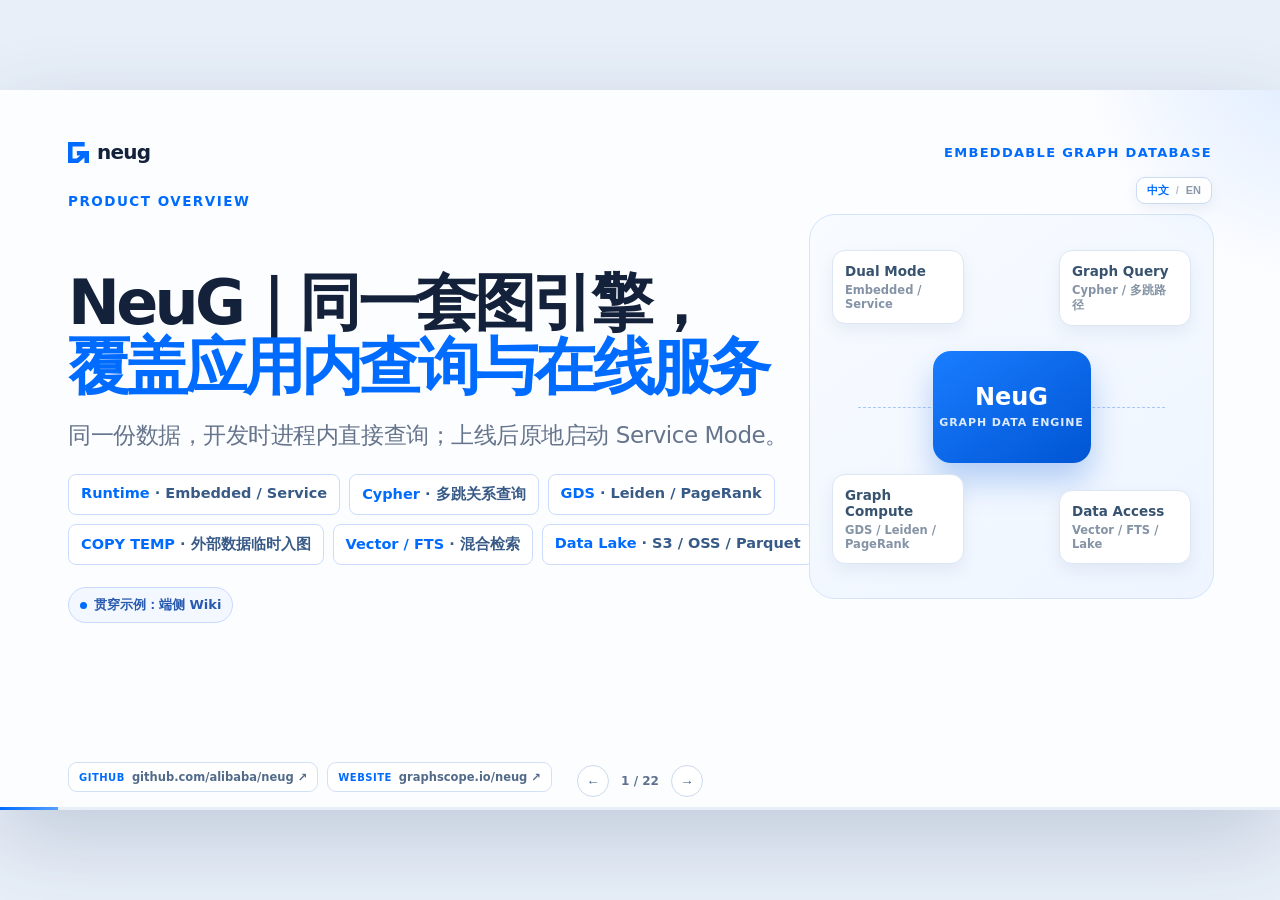
==== static/presentations/neug/index.html @ dde8eb37 "Host the complete NeuG presentation inside the personal website" ====
<!doctype html>
<html lang="zh-CN">
<head>
  <meta charset="utf-8">
  <meta name="viewport" content="width=device-width, initial-scale=1">
  <title>NeuG｜产品能力与 Wiki 实战</title>
  <style>
    :root{--blue:#006bff;--blue2:#0057d9;--navy:#10213e;--ink:#14213a;--muted:#66748c;--line:#dce6f5;--pale:#f5f9ff;--sky:#e9f2ff;--purple:#7557e8;--green:#12a77a;--paper:#fcfdff}*{box-sizing:border-box}html,body{margin:0;width:100%;height:100%;overflow:hidden;background:#e8eff8;font-family:Inter,"PingFang SC","Microsoft YaHei",system-ui,sans-serif;color:var(--ink)}.deck{position:fixed;left:50%;top:50%;width:min(100vw,calc(100vh * 16 / 9));height:min(100vh,calc(100vw * 9 / 16));transform:translate(-50%,-50%);background:var(--paper);box-shadow:0 28px 80px rgba(34,61,102,.2);overflow:hidden}.slide{display:none;position:absolute;inset:0;padding:48px 68px 40px;background:var(--paper);overflow:hidden}.slide.active{display:block;animation:in .32s ease both}@keyframes in{from{opacity:0;transform:translateY(8px)}to{opacity:1;transform:none}}.slide:after{content:"";position:absolute;width:520px;height:520px;right:-300px;top:-310px;border-radius:50%;background:radial-gradient(circle,rgba(0,107,255,.13),transparent 67%);pointer-events:none}.top{position:relative;z-index:2;height:28px;display:flex;align-items:center;justify-content:space-between}.brand{display:flex;align-items:center;gap:8px;font-weight:780;font-size:19px;letter-spacing:-.04em}.logo{width:21px;height:21px;display:inline-block;background-image:url("data:image/svg+xml,%3Csvg xmlns='http://www.w3.org/2000/svg' viewBox='0 0 245 245'%3E%3Cpath fill='%23006BFF' d='M0 0v245h117.87l3.36-3.36 70.73-61.55V245H245V103.56H103.56v53.04h39.34l-42.01 35.36H53.04V53.04l141.44-.01V0z'/%3E%3C/svg%3E");background-size:contain}.page{color:var(--blue);font-size:12px;letter-spacing:.1em;font-weight:800;text-transform:uppercase}h1,h2,h3,p{margin:0}h1{font-size:61px;line-height:1.06;letter-spacing:-.06em;font-weight:800}h2{font-size:40px;line-height:1.13;letter-spacing:-.045em;font-weight:790}.blue{color:var(--blue)}.sub{margin-top:21px;color:var(--muted);font-size:21px;line-height:1.47;letter-spacing:-.02em;max-width:800px}.eyebrow{margin-bottom:15px;color:var(--blue);font-size:12px;font-weight:800;letter-spacing:.1em;text-transform:uppercase}.source{position:absolute;left:68px;bottom:24px;color:#8490a3;font-size:11px}.wiki-label{display:inline-flex;align-items:center;gap:7px;padding:7px 10px;border:1px solid #c7d9ff;border-radius:999px;background:#f3f7ff;color:#285baf;font-size:12px;font-weight:750}.wiki-label:before{content:"";width:7px;height:7px;background:var(--blue);border-radius:50%}.cover h1{margin-top:89px;max-width:790px}.cover .sub{max-width:710px}.cover-art{position:absolute;right:86px;top:126px;width:390px;height:390px}.cover-art .ring{position:absolute;border:1px solid #b8d0ff;border-radius:50%;inset:40px}.cover-art .ring2{position:absolute;border:1px dashed #96bbff;border-radius:50%;inset:86px}.core{position:absolute;left:50%;top:50%;transform:translate(-50%,-50%);width:132px;height:132px;border-radius:32px;background:linear-gradient(145deg,#147cff,#0053cd);color:#fff;display:grid;place-content:center;text-align:center;font-size:23px;font-weight:800;line-height:1.12;box-shadow:0 22px 40px rgba(0,90,220,.3)}.node{position:absolute;padding:10px 12px;border-radius:12px;background:#fff;border:1px solid var(--line);box-shadow:0 8px 20px rgba(46,78,125,.08);font-size:13px;font-weight:750;color:#38506e}.n1{left:0;top:78px}.n2{right:0;top:62px}.n3{left:24px;bottom:44px}.n4{right:17px;bottom:53px}.cover .wiki-label{margin-top:36px}.feature-grid{display:grid;grid-template-columns:1.1fr .9fr;gap:50px;height:calc(100% - 48px);align-items:center}.feature-grid h2{margin-top:0}.claim{margin-top:22px;font-size:24px;line-height:1.39;letter-spacing:-.03em;max-width:620px}.bullets{display:grid;gap:10px;margin-top:26px}.bullet{display:flex;gap:12px;align-items:flex-start;font-size:15px;line-height:1.4;color:#51627a}.bullet i{display:grid;place-items:center;flex:0 0 22px;height:22px;border-radius:7px;background:#e9f2ff;color:var(--blue);font-style:normal;font-weight:800;font-size:12px}.device{height:350px;padding:20px;border-radius:24px;background:#10213e;box-shadow:0 22px 45px rgba(30,60,105,.2);position:relative;overflow:hidden}.device:before{content:"";position:absolute;width:340px;height:340px;border:1px solid rgba(255,255,255,.18);border-radius:50%;right:-160px;top:-125px}.device-head{position:relative;color:#aac4eb;font-size:12px;letter-spacing:.08em;font-weight:750}.app-window{position:absolute;inset:58px 34px 28px;border-radius:14px;background:#f7faff;padding:18px;box-shadow:0 8px 24px rgba(0,0,0,.2)}.app-bar{display:flex;gap:5px}.app-bar i{width:8px;height:8px;border-radius:50%;background:#c0cce0}.app-box{margin-top:17px;padding:13px;border-radius:10px;background:#e8f1ff;color:#27599c;font-size:13px;font-weight:700}.app-result{margin-top:10px;padding:12px;border-radius:10px;background:#fff;color:#52637c;font-size:12px;line-height:1.45}.app-result b{color:var(--blue)}.app-chip{display:inline-block;margin:10px 6px 0 0;padding:6px 8px;border-radius:999px;background:#e7f7f1;color:#14845d;font-size:11px;font-weight:700}.app-chip.bluechip{background:#eaf2ff;color:#2568d9}.metric-row{display:grid;grid-template-columns:repeat(3,1fr);gap:14px;margin-top:29px}.metric{padding:19px;border:1px solid var(--line);border-radius:17px;background:#fff;min-height:154px}.metric strong{display:block;color:var(--blue);font-size:38px;line-height:1;letter-spacing:-.06em}.metric b{display:block;margin-top:10px;font-size:14px}.metric p{margin-top:6px;color:var(--muted);font-size:12px;line-height:1.36}.performance-visual{margin-top:27px;height:260px;border-radius:22px;background:linear-gradient(145deg,#eff6ff,#fafdff);border:1px solid #d6e5ff;padding:24px;position:relative;overflow:hidden}.bars{position:absolute;left:27px;right:27px;bottom:25px;height:142px;display:flex;align-items:flex-end;gap:20px}.bar{width:112px;border-radius:12px 12px 4px 4px;background:#c8dcff;position:relative}.bar.neug{background:linear-gradient(180deg,#2382ff,#006bff)}.bar span{position:absolute;bottom:calc(100% + 7px);width:130px;color:#496280;font-size:12px;font-weight:750}.bar b{position:absolute;left:10px;bottom:10px;color:#fff;font-size:13px}.bar.other b{color:#557198}.perf-note{position:absolute;right:28px;top:30px;width:270px;color:#536a88;font-size:15px;line-height:1.43}.perf-note b{color:var(--blue);font-size:21px}.gds-layout{display:grid;grid-template-columns:.94fr 1.06fr;gap:43px;align-items:center;margin-top:22px}.gds-layout h2{margin-top:0}.algo-grid{display:grid;grid-template-columns:repeat(2,1fr);gap:10px;margin-top:22px}.algo{padding:13px;border:1px solid var(--line);border-radius:12px;background:#fff}.algo b{font-size:14px}.algo span{display:block;margin-top:5px;color:var(--muted);font-size:11.5px;line-height:1.32}.graphboard{height:400px;border-radius:24px;border:1px solid #cde0ff;background:linear-gradient(135deg,#f5f9ff,#e8f1ff);position:relative;overflow:hidden}.graphboard svg{width:100%;height:100%}.callout{position:absolute;padding:9px 11px;background:#fff;border:1px solid var(--line);border-radius:10px;box-shadow:0 6px 15px rgba(36,72,124,.08);font-size:12px;font-weight:750;color:#375273}.c1{right:18px;top:45px}.c2{left:18px;bottom:38px}.c3{right:25px;bottom:62px}.code-mini{margin-top:20px;border-radius:13px;background:#142441;padding:14px 16px;color:#d9eaff;font:12px/1.55 ui-monospace,SFMono-Regular,Menlo,monospace}.code-mini em{font-style:normal;color:#8dc4ff}.temp-layout{display:grid;grid-template-columns:1fr 42px 1fr;gap:17px;align-items:center;margin-top:28px}.temp-card{min-height:266px;padding:23px;border-radius:20px;border:1px solid var(--line);background:#fff}.temp-card.bluecard{background:#f0f6ff;border-color:#c8dcff}.temp-card h3{font-size:22px}.temp-card p{margin-top:12px;color:var(--muted);font-size:15px;line-height:1.45}.temp-card .files{display:flex;gap:8px;margin-top:24px}.file{padding:9px 10px;border-radius:9px;background:#fff;border:1px solid #cbdaf1;color:#537095;font-size:11px;font-weight:750}.temp-arrow{text-align:center;font-size:29px;color:var(--blue)}.lifecycle{position:relative;margin-top:24px;height:30px;border-radius:99px;background:#dce9fb}.lifecycle:before{content:"Connection 生命周期";position:absolute;left:15px;top:8px;color:#547196;font-size:10px;font-weight:750}.lifecycle:after{content:"关闭即清理";position:absolute;right:13px;top:8px;color:var(--blue);font-size:10px;font-weight:800}.lake-layout{display:grid;grid-template-columns:1fr 60px 1fr 60px 1fr;align-items:center;margin-top:42px}.lake-box{height:225px;border-radius:20px;border:1px solid var(--line);background:#fff;padding:23px;position:relative}.lake-box.primary{background:linear-gradient(145deg,#187aff,#0057d6);color:#fff;border:none;box-shadow:0 14px 30px rgba(0,93,219,.24)}.lake-box h3{font-size:21px}.lake-box p{margin-top:11px;color:var(--muted);font-size:14px;line-height:1.42}.lake-box.primary p{color:#dbeaff}.lake-icon{font-size:32px;margin-bottom:18px}.lake-arrow{text-align:center;color:var(--blue);font-size:32px}.protocols{display:flex;gap:7px;flex-wrap:wrap;margin-top:17px}.protocols span{padding:6px 7px;border-radius:7px;background:#f0f5ff;color:#3565a5;font-size:11px;font-weight:750}.primary .protocols span{background:rgba(255,255,255,.16);color:#fff}.extension-layout{display:grid;grid-template-columns:1fr .96fr;gap:42px;align-items:center;margin-top:25px}.extension-map{height:355px;border-radius:25px;background:#f5f9ff;border:1px solid #d8e5f8;position:relative;overflow:hidden}.extension-map svg{position:absolute;inset:0;width:100%;height:100%}.extension-core{position:absolute;left:50%;top:50%;transform:translate(-50%,-50%);padding:24px 30px;border-radius:18px;background:#112443;color:#fff;text-align:center;font-weight:800;font-size:20px;box-shadow:0 16px 30px rgba(21,50,93,.22)}.extension-core small{display:block;margin-top:5px;color:#a9c4ec;font-size:11px;font-weight:600}.ext{position:absolute;padding:12px 13px;border-radius:12px;background:#fff;border:1px solid var(--line);color:#3e5776;box-shadow:0 6px 15px rgba(37,71,116,.08);font-size:13px;font-weight:750}.ext small{display:block;margin-top:4px;color:#7c8ca0;font-size:10px;font-weight:600}.e1{left:22px;top:35px}.e2{right:19px;top:35px}.e3{left:19px;bottom:32px}.e4{right:18px;bottom:32px}.extension-copy{margin-top:24px;display:grid;gap:11px}.copy-item{display:flex;gap:11px;padding:13px 15px;border:1px solid var(--line);border-radius:12px;background:#fff;color:#52647e;font-size:14px;line-height:1.35}.copy-item b{color:var(--ink)}.copy-item i{font-style:normal;color:var(--blue);font-weight:900}.summary-grid{display:grid;grid-template-columns:repeat(4,1fr);gap:14px;margin-top:36px}.summary{min-height:218px;border:1px solid var(--line);border-radius:17px;background:#fff;padding:20px}.summary .number{color:var(--blue);font-size:31px;font-weight:820;letter-spacing:-.06em}.summary h3{margin-top:10px;font-size:18px}.summary p{margin-top:10px;color:var(--muted);font-size:13px;line-height:1.42}.summary .wiki-label{margin-top:14px;font-size:10px;padding:5px 7px}.controls{position:fixed;bottom:max(13px,calc((100vh - min(100vh,calc(100vw * 9 / 16)))/2 + 13px));left:50%;transform:translateX(-50%);display:flex;gap:8px;align-items:center;z-index:9}.controls button{width:32px;height:32px;border-radius:50%;border:1px solid #cbd9ed;background:rgba(255,255,255,.9);color:#42618a;cursor:pointer}.counter{min-width:46px;text-align:center;color:#5e7190;font-size:12px;font-weight:750}.progress{position:absolute;left:0;right:0;bottom:0;height:3px;background:#e8eff9}.progress i{display:block;height:100%;background:linear-gradient(90deg,#006bff,#57a0ff);transition:width .2s}.hint{position:fixed;right:20px;bottom:18px;color:#71819a;font-size:11px;z-index:9}@media print{html,body{overflow:visible;background:#fff}.deck{position:static;transform:none;width:100%;height:auto;box-shadow:none}.slide{position:relative;display:block;width:100vw;height:56.25vw;page-break-after:always}.controls,.hint{display:none}}
    /* Cover: product definition first, decoration second. */
    .cover h1{margin-top:70px;max-width:770px;font-size:54px}.cover .sub{max-width:740px;margin-top:18px;font-size:20px}.cover-kicker{margin-top:27px;color:var(--blue);font-size:12px;font-weight:820;letter-spacing:.11em}.cover-capabilities{display:flex;gap:8px;flex-wrap:wrap;margin-top:25px;max-width:730px}.cover-capabilities span{padding:9px 11px;border:1px solid #cbdcff;border-radius:8px;background:#fff;color:#385a87;font-size:12px;font-weight:750}.cover-capabilities b{color:var(--blue)}.cover-art{position:absolute;right:66px;top:124px;width:405px;height:385px;border:1px solid #d5e4fb;border-radius:26px;background:linear-gradient(145deg,#f8fbff,#eef5ff);padding:26px;overflow:hidden}.cover-art:before{content:"";position:absolute;left:48px;right:48px;top:50%;border-top:1px dashed #a9c6fa}.cover-engine{position:absolute;left:50%;top:50%;transform:translate(-50%,-50%);width:158px;height:112px;border-radius:18px;background:linear-gradient(145deg,#197dff,#0055d3);box-shadow:0 18px 32px rgba(0,91,219,.27);color:#fff;display:grid;place-content:center;text-align:center;font-size:22px;font-weight:820;line-height:1.1}.cover-engine small{display:block;margin-top:7px;color:#dceaff;font-size:10px;letter-spacing:.08em}.feature-node{position:absolute;width:132px;padding:12px;border-radius:13px;background:#fff;border:1px solid var(--line);box-shadow:0 7px 16px rgba(45,77,124,.08);font-size:12px;font-weight:780;color:#38536f}.feature-node small{display:block;margin-top:4px;color:#8493a5;font-size:10px;font-weight:600}.fn1{left:22px;top:35px}.fn2{right:22px;top:35px}.fn3{left:22px;bottom:34px}.fn4{right:22px;bottom:34px}.cover .wiki-label{margin-top:20px}
    .quick-layout{display:grid;grid-template-columns:1.13fr .87fr;gap:35px;align-items:start;margin-top:21px}.quick-layout h2{margin-top:0;font-size:38px}.install-line{display:flex;align-items:center;gap:12px;margin-top:18px;padding:13px 16px;border-radius:12px;background:#10213e;color:#fff;font:15px/1.2 ui-monospace,SFMono-Regular,Menlo,monospace;box-shadow:0 10px 20px rgba(28,54,95,.17)}.install-line b{color:#9ac4ff}.python-demo{margin-top:13px;border:1px solid #cfe0fa;border-radius:16px;background:#f7faff;overflow:hidden}.python-demo .code-head{height:35px;padding:10px 14px;background:#eaf2ff;color:#52709a;font-size:10px;font-weight:800;letter-spacing:.08em}.python-demo pre{margin:0;padding:16px 18px;color:#223a5c;font:12.5px/1.65 ui-monospace,SFMono-Regular,Menlo,monospace}.python-demo .kw{color:#005bdc;font-weight:800}.python-demo .str{color:#a55d00}.python-demo .comment{color:#77889e}.runtime-card{padding:21px;border-radius:19px;background:linear-gradient(145deg,#f5f9ff,#e9f2ff);border:1px solid #cddfff;min-height:298px}.runtime-card h3{font-size:20px}.client-list{display:grid;gap:9px;margin-top:16px}.client{display:flex;justify-content:space-between;align-items:center;padding:10px 11px;background:#fff;border:1px solid #d8e4f4;border-radius:10px;color:#3f5979;font-size:12px;font-weight:750}.client b{color:var(--ink)}.client em{font-style:normal;color:#637a9a;font-size:10px}.client-foot{margin-top:14px;padding-top:12px;border-top:1px solid #cedcf0;color:#5d7190;font-size:11px;line-height:1.35}.client-foot b{color:var(--blue)}.service-panel{display:grid;grid-template-columns:1.05fr 82px 1.55fr;gap:18px;align-items:stretch;margin-top:18px;padding:18px;border:1px solid #cbdfff;border-radius:20px;background:linear-gradient(105deg,#f7faff,#e7f1ff)}.service-panel h3{font-size:18px}.service-panel p{margin-top:7px;color:#63758f;font-size:12px;line-height:1.35}.service-launch{padding:14px;border-radius:13px;background:#fff;border:1px solid #d8e4f4}.service-launch b{color:var(--blue);font-size:13px}.service-launch code{display:block;margin-top:11px;padding:8px;border-radius:7px;background:#112442;color:#dbeaff;font:10px/1.35 ui-monospace,SFMono-Regular,Menlo,monospace}.service-arrow{display:grid;place-content:center;text-align:center;color:var(--blue);font-size:27px;font-weight:800}.service-arrow small{display:block;margin-top:7px;color:#5f78a0;font-size:10px;font-weight:700}.service-benchmark{padding:14px 17px;border-radius:13px;background:linear-gradient(145deg,#167bff,#0054d2);color:#fff;box-shadow:0 12px 23px rgba(0,89,218,.22)}.service-benchmark h3{font-size:16px}.service-benchmark .big-qps{margin-top:7px;font-size:37px;line-height:1;letter-spacing:-.06em;font-weight:830}.service-benchmark p{margin-top:8px;color:#d9e9ff;font-size:11px;line-height:1.36}.service-benchmark .benchmark-tag{display:inline-block;margin-top:8px;padding:5px 6px;border-radius:6px;background:rgba(255,255,255,.15);color:#fff;font-size:10px;font-weight:750}
    /* Slide 2: compact, three-level layout so all content remains inside 16:9. */
    .quick-layout{grid-template-columns:1.22fr .78fr;gap:25px;margin-top:14px}.quick-layout h2{font-size:34px;line-height:1.1}.install-line{margin-top:12px;padding:11px 14px;font-size:13px}.python-demo{margin-top:10px}.python-demo .code-head{height:29px;padding:8px 12px}.python-demo pre{padding:11px 14px;font-size:10.8px;line-height:1.48}.runtime-card{min-height:0;height:100%;padding:17px}.runtime-card h3{font-size:17px}.client-list{display:flex;flex-wrap:wrap;gap:7px;margin-top:13px}.client{padding:8px 9px;font-size:11px}.client em{display:none}.client-foot{margin-top:12px;padding-top:10px;font-size:10.5px}.service-panel{grid-template-columns:1fr 48px 1.35fr;gap:11px;margin-top:12px;padding:12px;border-radius:16px}.service-launch{padding:11px}.service-launch p{margin-top:5px;font-size:10.5px}.service-launch code{margin-top:8px;padding:7px;font-size:9.5px}.service-arrow{font-size:22px}.service-arrow small{font-size:9px;margin-top:3px}.service-benchmark{padding:12px 14px}.service-benchmark h3{font-size:14px}.service-benchmark .big-qps{font-size:31px;margin-top:5px}.service-benchmark p{margin-top:5px;font-size:10px}.service-benchmark .benchmark-tag{margin-top:6px;font-size:9px}
    .quick-layout{grid-template-columns:1.18fr .82fr;gap:24px}.service-panel.side{display:block;height:100%;margin:0;padding:16px;background:linear-gradient(145deg,#f6f9ff,#e8f2ff)}.service-panel.side .service-launch{background:transparent;border:0;padding:0}.service-panel.side .service-launch h3{font-size:18px}.service-panel.side .service-launch p{font-size:11px;line-height:1.4}.service-panel.side .service-launch code{margin-top:10px;font-size:10px}.service-switch{display:flex;align-items:center;gap:8px;margin:14px 0 12px;color:#577297;font-size:10px;font-weight:750}.service-switch:before,.service-switch:after{content:"";height:1px;flex:1;background:#bfd1ec}.service-panel.side .service-benchmark{box-shadow:none;padding:14px}.service-panel.side .service-benchmark h3{font-size:13px}.service-panel.side .service-benchmark .big-qps{font-size:35px}.clients-inline{display:flex;align-items:center;gap:8px;margin-top:12px;padding:9px 12px;border:1px solid #d5e2f3;border-radius:11px;background:#fff;color:#60728c;font-size:10.5px}.clients-inline>strong{color:var(--ink);font-size:11px;margin-right:3px}.clients-inline span{padding:5px 7px;border-radius:6px;background:#eff5ff;color:#385f96;font-weight:750}.clients-inline em{margin-left:auto;font-style:normal;color:#78879a}
    /* Slide 2 final composition: one causal path from local development to online service. */
    .start-title{margin-top:18px;font-size:35px;line-height:1.12}.start-grid{display:grid;grid-template-columns:1.12fr .88fr;gap:18px;height:252px;margin-top:17px}.embed-column,.switch-column{height:100%;border:1px solid #d5e2f3;border-radius:16px;background:#fff;padding:15px 17px}.stage-label{color:var(--blue);font-size:10px;font-weight:820;letter-spacing:.09em}.pip-row{display:flex;align-items:center;gap:10px;margin-top:10px;padding:9px 12px;border-radius:9px;background:#112442;color:#fff;font:12px/1.2 ui-monospace,SFMono-Regular,Menlo,monospace}.pip-row b{color:#9fcaff}.start-code{margin-top:9px;padding:11px 13px;border-radius:10px;background:#f3f7fd;color:#233d60;font:10px/1.48 ui-monospace,SFMono-Regular,Menlo,monospace;white-space:pre-wrap}.start-code .kw{color:#005bdc;font-weight:800}.start-code .str{color:#9b5a00}.start-code .comment{color:#77879a}.switch-column{background:linear-gradient(145deg,#f7faff,#edf4ff)}.switch-column h3{margin-top:9px;font-size:19px}.switch-column>p{margin-top:7px;color:#60718a;font-size:11.5px;line-height:1.42}.continuity{display:grid;grid-template-columns:repeat(3,1fr);gap:6px;margin-top:12px}.continuity span{padding:8px 6px;border:1px solid #d4e1f3;border-radius:8px;background:#fff;color:#476485;text-align:center;font-size:9.5px;font-weight:750}.serve-code{margin-top:11px;padding:9px 11px;border-radius:9px;background:#112442;color:#dceaff;font:10px/1.35 ui-monospace,SFMono-Regular,Menlo,monospace}.serve-code b{color:#9fcaff}.support-inline{display:flex;align-items:center;gap:6px;margin-top:10px;color:#6b7d94;font-size:9.5px}.support-inline b{color:#415a7b}.support-inline span{padding:4px 6px;border-radius:5px;background:#fff;border:1px solid #d6e2f2}.support-inline em{font-style:normal;margin-left:auto}.ldbc-banner{display:grid;grid-template-columns:.78fr 1.2fr .92fr 1.35fr;gap:16px;align-items:center;margin-top:14px;height:105px;padding:15px 19px;border-radius:16px;background:linear-gradient(110deg,#0e4dac,#006bff);color:#fff;box-shadow:0 12px 24px rgba(0,91,219,.19)}.ldbc-banner .service-name{font-size:16px;font-weight:800}.ldbc-banner .service-name small{display:block;margin-top:5px;color:#cfe2ff;font-size:9.5px;font-weight:650}.ldbc-banner .same-data{padding-left:15px;border-left:1px solid rgba(255,255,255,.28);font-size:12px;font-weight:750;line-height:1.35}.ldbc-banner .same-data small{display:block;margin-top:5px;color:#cfe2ff;font-size:9.5px;font-weight:600}.ldbc-banner .qps{font-size:31px;line-height:1;font-weight:830;letter-spacing:-.05em}.ldbc-banner .qps small{display:block;margin-top:6px;color:#d9e9ff;font-size:9.5px;letter-spacing:0;font-weight:650}.ldbc-banner .ldbc-proof{padding-left:15px;border-left:1px solid rgba(255,255,255,.28);color:#dceaff;font-size:10px;line-height:1.4}.ldbc-banner .ldbc-proof b{display:block;color:#fff;font-size:11px;margin-bottom:4px}
    /* Slide 3: two modes, two explicit comparison baselines. */
    .bench-title{margin-top:25px;font-size:43px;line-height:1.08}.bench-sub{margin-top:11px;color:#536984;font-size:18px;line-height:1.4}.bench-grid{display:grid;grid-template-columns:1fr 1fr;gap:20px;height:420px;margin-top:18px}.bench-panel{display:flex;flex-direction:column;height:100%;padding:28px 29px;border:1px solid #d5e2f3;border-radius:19px;background:#fff;box-shadow:0 10px 24px rgba(39,72,116,.06)}.bench-panel.service{background:linear-gradient(145deg,#f7faff,#edf4ff)}.bench-mode{color:var(--blue);font-size:13px;font-weight:830;letter-spacing:.075em}.bench-panel h3{margin-top:9px;font-size:27px;letter-spacing:-.025em}.baseline{margin-top:9px;color:#536984;font-size:14px;line-height:1.35}.baseline b{color:#273f61}.bench-result{display:grid;grid-template-columns:.82fr 1.18fr;gap:16px;align-items:end;margin-top:34px}.bench-big{color:var(--blue);font-size:58px;line-height:.9;font-weight:840;letter-spacing:-.065em}.bench-big small{display:block;margin-top:12px;color:#526985;font-size:14px;line-height:1.35;letter-spacing:0;font-weight:650}.compare-bars{display:grid;gap:14px}.compare-row{display:grid;grid-template-columns:102px 1fr 72px;gap:9px;align-items:center;color:#385676;font-size:13px;font-weight:780}.compare-row b{font-size:13px;color:#273f61;white-space:nowrap}.bar-track{height:16px;border-radius:99px;background:#e2eaf5;overflow:hidden}.bar-fill{height:100%;border-radius:99px;background:#afc3df}.bar-fill.neug-fill{background:var(--blue)}.bench-detail{margin-top:auto;padding-top:20px;border-top:1px solid #dce6f3;display:flex;gap:9px;flex-wrap:wrap}.bench-detail span{padding:8px 10px;border-radius:7px;background:#edf4fd;color:#3f5f82;font-size:12px;font-weight:760}.bench-grid+.source{bottom:47px;font-size:12.5px;color:#6d7f98}
    /* Slide 4: one concrete Wiki workflow instead of an abstract graph. */
    .gds-title{margin-top:25px;font-size:42px;line-height:1.09}.gds-sub{margin-top:11px;color:#536984;font-size:18px;line-height:1.4}.wiki-gds{display:grid;grid-template-columns:1fr 1fr;gap:20px;height:408px;margin-top:19px}.gds-case{display:flex;flex-direction:column;height:100%;padding:24px 26px;border:1px solid #d3e1f4;border-radius:20px;background:#fff;box-shadow:0 10px 24px rgba(39,72,116,.06)}.gds-case.pagerank-case{background:linear-gradient(145deg,#f7faff,#edf4ff)}.case-kicker{color:var(--blue);font-size:12px;font-weight:830;letter-spacing:.075em}.case-heading{display:flex;align-items:flex-end;justify-content:space-between;gap:16px;margin-top:7px}.case-heading h3{font-size:24px;letter-spacing:-.025em}.case-heading code{flex:0 0 auto;color:#386aaf;font:12px/1.3 ui-monospace,SFMono-Regular,Menlo,monospace}.flow-label{margin-top:18px;padding:9px 11px;border-radius:9px;background:#f1f6fd;color:#4c6380;font-size:13px;font-weight:720}.flow-label b{color:var(--blue)}.community-row{display:grid;grid-template-columns:repeat(3,1fr);gap:9px;margin-top:12px}.community{height:126px;padding:12px;border:1px solid #c7dbfb;border-radius:16px;background:#edf5ff}.community:nth-child(2){border-color:#d7cef8;background:#f4f1ff}.community:nth-child(3){border-color:#bfe6da;background:#ecf9f5}.community strong{display:block;color:#1d5fb8;font-size:15px}.community:nth-child(2) strong{color:#6747c7}.community:nth-child(3) strong{color:#16805f}.concepts{display:flex;flex-wrap:wrap;gap:5px;margin-top:10px}.concepts span{padding:5px 6px;border-radius:6px;background:#fff;color:#45617f;font-size:11.5px;font-weight:720;box-shadow:0 2px 5px rgba(44,75,117,.06)}.case-outcome{margin-top:auto;padding-top:14px;border-top:1px solid #dce6f3;color:#526984;font-size:14px;line-height:1.38}.case-outcome b{color:#223d61}.pagerank-visual{display:grid;grid-template-columns:1.06fr .94fr;gap:13px;margin-top:18px}.citation-map,.rank-output{height:200px;padding:13px;border:1px solid #d5e2f3;border-radius:14px;background:#fff}.visual-label{color:#637791;font-size:12px;font-weight:790}.citation-chain{display:grid;gap:6px;margin-top:9px}.citation-link{display:grid;grid-template-columns:1fr 20px 1fr;align-items:center;color:#48627f;font-size:11.5px;font-weight:720}.citation-link b{padding:6px;border-radius:7px;background:#f0f5fc;text-align:center}.citation-link i{color:var(--blue);font-style:normal;font-size:16px;text-align:center}.citation-note{margin-top:8px;color:#637791;font-size:11.5px;line-height:1.3}.rank-list{display:grid;gap:8px;margin-top:10px}.rank-item{display:grid;grid-template-columns:25px 1fr;gap:8px;align-items:center}.rank-item b{display:grid;place-items:center;width:25px;height:25px;border-radius:7px;background:var(--blue);color:#fff;font-size:12px}.rank-item span{color:#334f70;font-size:12.5px;font-weight:760}.rank-item i{grid-column:2;height:6px;border-radius:99px;background:#dce8f8;overflow:hidden}.rank-item i:after{content:"";display:block;height:100%;width:var(--rank);border-radius:99px;background:var(--blue)}.wiki-gds+.source{bottom:47px;font-size:12.5px;color:#6d7f98}
    /* Slide 4 final: product capability on the left, LLM Wiki outcome on the right. */
    .gds-product{display:grid;grid-template-columns:.88fr 1.12fr;gap:30px;height:515px;margin-top:22px}.gds-copy{min-width:0}.gds-copy .eyebrow{margin:0 0 12px}.gds-copy h2{font-size:40px;line-height:1.1}.gds-description{margin-top:14px;color:#5a6d86;font-size:16px;line-height:1.45}.gds-capabilities{display:grid;grid-template-columns:1fr 1fr;gap:9px;margin-top:16px}.gds-cap{min-height:72px;padding:11px 12px;border:1px solid #d5e2f3;border-radius:12px;background:#fff}.gds-cap b{font-size:14px}.gds-cap span{display:block;margin-top:5px;color:#667990;font-size:12.5px;line-height:1.3}.gds-workflow{display:grid;grid-template-columns:1fr 18px 1fr 18px 1fr;gap:4px;align-items:center;margin-top:12px}.gds-step{padding:8px;border-radius:9px;background:#edf4ff;text-align:center}.gds-step b{display:block;color:#24496f;font-size:12px}.gds-step small{display:block;margin-top:3px;color:#66809f;font-size:10.5px}.gds-arrow{color:var(--blue);text-align:center;font-size:17px;font-weight:800}.gds-code-final{margin-top:12px;padding:10px 13px;border-radius:11px;background:#10213e;color:#d9eaff;font:11.5px/1.55 ui-monospace,SFMono-Regular,Menlo,monospace}.gds-code-final em{color:#8dc4ff;font-style:normal}.wiki-use-visual{height:515px;padding:14px 16px;border:1px solid #cfe0f7;border-radius:22px;background:linear-gradient(145deg,#f8fbff,#edf5ff);box-shadow:0 12px 26px rgba(39,72,116,.07)}.wiki-visual-head{display:flex;align-items:baseline;justify-content:space-between;gap:16px}.wiki-visual-head h3{font-size:20px;letter-spacing:-.02em}.wiki-visual-head span{color:var(--blue);font-size:11px;font-weight:820;letter-spacing:.07em}.gds-image-wrap{position:relative;height:365px;margin-top:10px;border:1px solid #d9e7f7;border-radius:17px;background:#fff;overflow:hidden}.gds-image-wrap img{display:block;width:100%;height:100%;object-fit:contain}.visual-tag{position:absolute;left:13px;padding:6px 9px;border:1px solid #c9ddfa;border-radius:8px;background:rgba(255,255,255,.94);box-shadow:0 5px 12px rgba(35,70,116,.1);color:#234f7d;font-size:12px;font-weight:790}.visual-tag b{color:var(--blue)}.visual-tag.leiden{top:12px}.visual-tag.pagerank{top:calc(50% + 8px)}.wiki-visual-result{margin-top:11px;color:#4c627e;font-size:14.5px;line-height:1.4}.wiki-visual-result b{color:#183b64}.gds-product+.source{bottom:47px;font-size:12.5px;color:#6d7f98}
    /* Slide 5: COPY TEMP as a session-scoped graph workspace. */
    .temp-title{margin-top:25px;font-size:42px;line-height:1.08}.temp-sub{margin-top:11px;color:#536984;font-size:18px;line-height:1.4}.temp-product{display:grid;grid-template-columns:.82fr 1.18fr;gap:28px;height:408px;margin-top:20px}.temp-copy{display:flex;flex-direction:column;min-width:0}.temp-advantages{display:grid;gap:10px}.temp-adv{display:grid;grid-template-columns:42px 1fr;gap:12px;align-items:start;padding:13px 14px;border-left:3px solid #c6dcff;background:linear-gradient(90deg,#f4f8ff,rgba(244,248,255,0));border-radius:0 12px 12px 0}.temp-adv strong{display:grid;place-items:center;width:38px;height:38px;border-radius:11px;background:#e5efff;color:var(--blue);font-size:13px}.temp-adv b{font-size:16px}.temp-adv p{margin-top:5px;color:#5d7089;font-size:13.5px;line-height:1.35}.temp-code-final{margin-top:auto;padding:12px 14px;border-radius:12px;background:#10213e;color:#d9eaff;font:11.5px/1.55 ui-monospace,SFMono-Regular,Menlo,monospace}.temp-code-final em{color:#8dc4ff;font-style:normal}.temp-stage{height:408px;padding:18px 20px;border:1px solid #cfe0f7;border-radius:22px;background:linear-gradient(145deg,#f8fbff,#edf5ff);box-shadow:0 12px 26px rgba(39,72,116,.07)}.temp-stage-head{display:flex;align-items:baseline;justify-content:space-between}.temp-stage-head h3{font-size:21px}.temp-stage-head span{color:var(--blue);font-size:11px;font-weight:820;letter-spacing:.07em}.temp-inputs{display:flex;align-items:center;gap:7px;margin-top:12px}.temp-inputs b{margin-right:4px;color:#526b8a;font-size:12px}.temp-inputs span{padding:7px 9px;border:1px solid #d4e2f4;border-radius:8px;background:#fff;color:#3e5f83;font-size:11.5px;font-weight:740}.connection-box{margin-top:11px;padding:12px 14px;border:1px solid #b9d2f7;border-radius:16px;background:#fff}.connection-head{display:flex;align-items:center;justify-content:space-between;color:#315d91;font-size:12px;font-weight:810}.connection-head span{padding:5px 7px;border-radius:6px;background:#e9f2ff;color:var(--blue);font-size:10px}.connection-body{display:grid;grid-template-columns:1.25fr .75fr;gap:12px;margin-top:10px}.graph-layers{display:grid;gap:7px}.graph-layer{padding:10px 12px;border-radius:11px}.graph-layer.temp{background:linear-gradient(105deg,#0f73f5,#0062e8);color:#fff;box-shadow:0 8px 16px rgba(0,95,224,.17)}.graph-layer.persist{border:1px solid #d5e2f3;background:#f7faff;color:#365676}.graph-layer b{font-size:13px}.graph-layer small{display:block;margin-top:4px;font-size:10.5px;opacity:.82}.same-engine{display:grid;gap:7px}.engine-op{display:grid;place-items:center;min-height:49px;border:1px solid #d5e2f3;border-radius:10px;background:#f7faff;color:#244f7f;text-align:center;font-size:12px;font-weight:800}.engine-op small{display:block;margin-top:2px;color:#71839a;font-size:9.5px;font-weight:650}.cleanup-band{display:flex;align-items:center;justify-content:space-between;margin-top:10px;padding:8px 10px;border-radius:9px;background:#e9f8f3;color:#267459;font-size:11.5px;font-weight:750}.cleanup-band b{color:#0a8b61}.temp-wiki-case{margin-top:11px;padding:10px 12px;border-left:3px solid var(--blue);border-radius:0 10px 10px 0;background:#fff;color:#506681;font-size:12.5px;line-height:1.38}.temp-wiki-case b{color:#203f65}.temp-product+.source{bottom:47px;font-size:12.5px;color:#6d7f98}
    .temp-why{display:flex;flex-direction:column;height:100%;min-width:0}.temp-why .eyebrow{margin:0 0 9px}.temp-why h3{font-size:27px;line-height:1.18;letter-spacing:-.035em}.temp-why h3 strong{color:var(--blue)}.why-list{display:grid;gap:0;margin-top:15px;border-top:1px solid #dbe5f2}.why-item{display:grid;grid-template-columns:112px 1fr;gap:12px;padding:12px 0;border-bottom:1px solid #dbe5f2}.why-item b{font-size:14.5px}.why-item p{color:#5d7089;font-size:13px;line-height:1.35}.why-demand{margin-top:auto;padding:15px 16px;border-radius:14px;background:#10213e;color:#dbeaff}.why-demand>strong{display:block;color:#fff;font-size:15px}.why-demand>p{margin-top:6px;font-size:12.5px;line-height:1.4}.need-row{display:flex;gap:8px;margin-top:11px}.need-row span{flex:1;padding:7px 8px;border-radius:8px;background:rgba(255,255,255,.1);color:#dceaff;text-align:center;font-size:11.5px;font-weight:730}.need-row span:last-child{color:#a9c7ed}.temp-stage.solution .temp-stage-head h3{font-size:20px}.temp-stage-lead{margin-top:7px;color:#58708d;font-size:13.5px;line-height:1.4}.temp-stage.solution .connection-box{margin-top:12px;padding:11px 13px}.temp-stage.solution .connection-body{margin-top:8px}.temp-stage.solution .graph-layer{padding:8px 11px}.temp-stage.solution .engine-op{min-height:46px}.temp-stage.solution .cleanup-band{margin-top:8px;padding:7px 9px}.temp-stage.solution .temp-wiki-case{margin-top:10px;padding:9px 11px}.temp-product+.source{bottom:47px;font-size:12.5px;color:#6d7f98}
    /* Slide 6: explain why data-lake integration matters before showing the pipeline. */
    .lake-title{margin-top:25px;font-size:39px;line-height:1.1}.lake-sub{margin-top:11px;color:#536984;font-size:18px;line-height:1.4}.lake-product{display:grid;grid-template-columns:.8fr 1.2fr;gap:28px;height:408px;margin-top:20px}.lake-why{display:flex;flex-direction:column;min-width:0}.lake-why .eyebrow{margin:0 0 9px}.lake-why h3{font-size:26px;line-height:1.2;letter-spacing:-.035em}.lake-why h3 strong{color:var(--blue)}.lake-friction{margin-top:16px;border-top:1px solid #dbe5f2}.friction-row{display:grid;grid-template-columns:83px 1fr;gap:12px;padding:13px 0;border-bottom:1px solid #dbe5f2}.friction-row b{font-size:14px}.friction-row p{color:#5d7089;font-size:13px;line-height:1.38}.lake-thesis{margin-top:auto;padding:15px 16px;border-radius:14px;background:#10213e;color:#dbeaff}.lake-thesis strong{display:block;color:#fff;font-size:15px}.lake-thesis p{margin-top:6px;font-size:12.5px;line-height:1.42}.lake-stage{height:408px;padding:18px 20px;border:1px solid #cfe0f7;border-radius:22px;background:linear-gradient(145deg,#f8fbff,#edf5ff);box-shadow:0 12px 26px rgba(39,72,116,.07)}.lake-stage-head{display:flex;align-items:baseline;justify-content:space-between;gap:16px}.lake-stage-head h3{font-size:20px}.lake-stage-head span{color:var(--blue);font-size:11px;font-weight:820;letter-spacing:.07em}.lake-stage-lead{margin-top:7px;color:#58708d;font-size:13.5px;line-height:1.4}.cloud-pipeline{display:grid;grid-template-columns:1fr 28px 1.52fr 28px 1fr;gap:7px;align-items:stretch;height:210px;margin-top:14px}.cloud-node,.lake-engine-final{border:1px solid #d3e1f3;border-radius:15px;background:#fff;padding:13px}.cloud-node{display:flex;flex-direction:column}.cloud-symbol{display:grid;place-items:center;width:31px;height:31px;border-radius:9px;background:#e9f2ff;color:var(--blue);font-size:11px;font-weight:830}.cloud-node b{margin-top:12px;font-size:14px}.cloud-node p{margin-top:6px;color:#476587;font-size:12px;font-weight:760}.cloud-node small{display:block;margin-top:auto;color:#71839a;font-size:10.5px;line-height:1.35}.cloud-arrow{display:grid;place-items:center;color:var(--blue);font-size:22px;font-weight:830}.lake-engine-final{background:linear-gradient(145deg,#167bff,#0055d4);color:#fff;border:0;box-shadow:0 10px 20px rgba(0,91,219,.18)}.lake-engine-name{display:flex;align-items:center;justify-content:space-between;font-size:16px;font-weight:820}.lake-engine-name span{color:#d8e9ff;font-size:9.5px;letter-spacing:.07em}.lake-ingest{display:grid;gap:6px;margin-top:11px}.lake-ingest div{display:flex;align-items:center;justify-content:space-between;padding:7px 8px;border-radius:8px;background:rgba(255,255,255,.13);font-size:10.5px}.lake-ingest b{font:10.5px/1.2 ui-monospace,SFMono-Regular,Menlo,monospace}.lake-ingest span{color:#dceaff}.lake-ops{display:grid;grid-template-columns:1fr 1fr;gap:7px;margin-top:8px}.lake-ops span{padding:8px 6px;border-radius:8px;background:#fff;color:#1d5da9;text-align:center;font-size:11px;font-weight:800}.lake-zero{display:grid;grid-template-columns:repeat(3,1fr);gap:7px;margin-top:11px}.lake-zero span{padding:8px 7px;border-radius:8px;background:#e7f7f1;color:#187b5c;text-align:center;font-size:11px;font-weight:760}.lake-wiki-case{margin-top:10px;padding:9px 11px;border-left:3px solid var(--blue);border-radius:0 9px 9px 0;background:#fff;color:#506681;font-size:12px;line-height:1.35}.lake-wiki-case b{color:#203f65}.lake-product+.source{bottom:47px;font-size:12.5px;color:#6d7f98}
    /* Slide 6: Vector + FTS are two retrieval entrances into the Wiki graph. */
    .retrieval-title{margin-top:25px;font-size:40px;line-height:1.1}.retrieval-sub{margin-top:11px;color:#536984;font-size:18px;line-height:1.4}.retrieval-stage{height:408px;margin-top:20px;padding:18px 20px;border:1px solid #cfe0f7;border-radius:22px;background:linear-gradient(145deg,#f8fbff,#edf5ff);box-shadow:0 12px 26px rgba(39,72,116,.07)}.retrieval-query{display:flex;align-items:center;gap:14px;height:58px;padding:11px 14px;border-radius:13px;background:#10213e;color:#fff}.query-label{flex:0 0 92px;color:#9ec6ff;font-size:10px;font-weight:830;letter-spacing:.08em}.query-text{font-size:18px;font-weight:760;letter-spacing:-.02em}.query-note{margin-left:auto;color:#b9d3f4;font-size:11px;white-space:nowrap}.recall-lanes{display:grid;grid-template-columns:1fr 1fr;gap:13px;height:139px;margin-top:11px}.recall-lane{padding:13px 15px;border:1px solid #d4e1f3;border-radius:14px;background:#fff}.recall-head{display:flex;align-items:baseline;justify-content:space-between}.recall-head h3{font-size:18px}.recall-head span{font-size:10px;font-weight:820;letter-spacing:.07em}.recall-lane.vector{border-top:4px solid #7257e8}.recall-lane.vector .recall-head span{color:#7257e8}.recall-lane.fts{border-top:4px solid #10a779}.recall-lane.fts .recall-head span{color:#0b8c66}.recall-lane p{margin-top:6px;color:#60728b;font-size:12px;line-height:1.35}.recall-hits{display:flex;gap:6px;flex-wrap:wrap;margin-top:10px}.recall-hits span{padding:6px 7px;border-radius:7px;background:#f1f5fb;color:#3f5d80;font-size:10.5px;font-weight:750}.vector .recall-hits span{background:#f2efff;color:#6248be}.fts .recall-hits span{background:#eaf8f3;color:#147457}.retrieval-merge{display:grid;grid-template-columns:1fr 180px 1fr;gap:12px;align-items:center;height:46px;margin-top:10px}.merge-line{height:1px;background:linear-gradient(90deg,transparent,#86b5f7)}.merge-line.right{background:linear-gradient(90deg,#86b5f7,transparent)}.merge-core{padding:8px 10px;border-radius:10px;background:#e5efff;color:#244f7d;text-align:center}.merge-core b{display:block;font-size:12px}.merge-core small{display:block;margin-top:2px;color:#637c9a;font-size:9.5px}.graph-context{display:grid;grid-template-columns:166px 1fr 158px;gap:12px;align-items:center;height:72px;margin-top:10px;padding:10px 12px;border-radius:14px;background:linear-gradient(105deg,#0871f4,#0057d6);color:#fff}.graph-context h3{font-size:15px}.graph-context h3 small{display:block;margin-top:4px;color:#d4e7ff;font-size:9.5px;font-weight:650}.relation-path{display:flex;align-items:center;justify-content:center;gap:7px}.relation-path span{padding:7px 8px;border-radius:8px;background:rgba(255,255,255,.14);color:#fff;font:10px/1.2 ui-monospace,SFMono-Regular,Menlo,monospace}.relation-path i{color:#b9d8ff;font-style:normal;font-size:16px}.context-output{padding-left:12px;border-left:1px solid rgba(255,255,255,.28);font-size:12px;font-weight:760;line-height:1.35}.context-output small{display:block;margin-top:4px;color:#d7e9ff;font-size:9.5px;font-weight:620}.retrieval-values{display:grid;grid-template-columns:repeat(3,1fr);gap:7px;margin-top:10px}.retrieval-values span{padding:7px 8px;border-radius:8px;background:#fff;color:#46627f;text-align:center;font-size:11px;font-weight:760}.retrieval-values b{color:var(--blue)}.retrieval-stage+.source{bottom:47px;font-size:12.5px;color:#6d7f98}
    /* Final summary: six concrete capabilities covered by the deck. */
    .summary-title{margin-top:25px;font-size:42px;line-height:1.08}.summary-subline{margin-top:11px;color:#536984;font-size:18px;line-height:1.4}.capability-summary{display:grid;grid-template-columns:repeat(3,1fr);grid-template-rows:repeat(2,1fr);gap:12px;height:330px;margin-top:20px}.cap-summary{padding:16px 17px;border:1px solid #d5e2f3;border-radius:15px;background:#fff;box-shadow:0 7px 17px rgba(39,72,116,.05)}.cap-summary:nth-child(2),.cap-summary:nth-child(5){background:#f6f9ff}.cap-summary .cap-no{color:var(--blue);font-size:11px;font-weight:830;letter-spacing:.08em}.cap-summary h3{margin-top:7px;font-size:18px}.cap-summary p{margin-top:7px;color:#5d7089;font-size:12.5px;line-height:1.4}.cap-summary code{display:inline-block;margin-top:9px;padding:5px 7px;border-radius:6px;background:#edf4ff;color:#2f609e;font:10.5px/1.2 ui-monospace,SFMono-Regular,Menlo,monospace}.summary-wiki-band{display:flex;align-items:center;gap:17px;height:61px;margin-top:12px;padding:12px 16px;border-radius:14px;background:#10213e;color:#dceaff}.summary-wiki-band b{flex:0 0 115px;color:#fff;font-size:14px}.summary-wiki-band p{font-size:12.5px;line-height:1.42}.summary-wiki-band span{color:#9ec6ff}.capability-summary+.summary-wiki-band+.source{bottom:47px;font-size:12.5px;color:#6d7f98}
    .temp-title{font-size:39px}
    /* Slide 2 readability pass. */
    .stage-label{font-size:11.5px}
    .pip-row{font-size:14px}
    .start-code{font-size:11.5px;line-height:1.5}
    .switch-column h3{font-size:21px}
    .switch-column>p{font-size:13px;line-height:1.38}
    .continuity span{padding:7px 5px;font-size:10.8px}
    .serve-code{font-size:11.5px}
    .support-inline{font-size:10.5px}
    .support-inline b{font-size:12px}
    .ldbc-banner .service-name{font-size:17px}
    .ldbc-banner .service-name small,.ldbc-banner .same-data small,.ldbc-banner .qps small{font-size:10.5px}
    .ldbc-banner .same-data{font-size:13px}
    .ldbc-banner .ldbc-proof{font-size:11.5px}
    .ldbc-banner .ldbc-proof b{font-size:12px}
    /* Slides 1–2: use the available canvas and hold up at projection distance. */
    .cover .brand,.slide:nth-of-type(2) .brand{font-size:20px}
    .cover .page,.slide:nth-of-type(2) .page{font-size:13px}
    .cover-kicker{font-size:13.5px}
    .cover h1{margin-top:62px;max-width:760px;font-size:62px;line-height:1.03}
    .cover .sub{max-width:760px;margin-top:20px;font-size:23px;line-height:1.42}
    .cover-capabilities{gap:9px;margin-top:23px;max-width:750px}
    .cover-capabilities span{padding:10px 12px;font-size:14.5px}
    .cover .wiki-label{margin-top:22px;padding:8px 11px;font-size:13px}
    .cover-engine{font-size:24px}
    .cover-engine small{font-size:11px}
    .feature-node{font-size:13.5px}
    .feature-node small{font-size:11.5px}
    .cover .source,.slide:nth-of-type(2) .source{font-size:12.5px}
    .start-title{margin-top:16px;font-size:40px;line-height:1.1}
    .start-grid{height:277px;margin-top:15px}
    .embed-column,.switch-column{padding:16px 18px}
    .stage-label{font-size:12.5px}
    .pip-row{margin-top:10px;padding:10px 13px;font-size:15px}
    .start-code{margin-top:10px;padding:12px 14px;font-size:13px;line-height:1.5}
    .switch-column h3{margin-top:9px;font-size:23px}
    .switch-column>p{margin-top:7px;font-size:14px;line-height:1.4}
    .continuity{margin-top:12px}
    .continuity span{padding:8px 5px;font-size:11.5px}
    .serve-code{margin-top:11px;padding:10px 11px;font-size:12.5px}
    .support-inline{margin-top:9px;font-size:12.5px}
    .support-inline b{font-size:13.5px}
    .support-inline em{font-size:11.5px}
    .support-inline span{padding:4px 6px}
    .ldbc-banner{height:116px;margin-top:14px;padding:16px 19px}
    .ldbc-banner .service-name{font-size:18px}
    .ldbc-banner .service-name small,.ldbc-banner .same-data small,.ldbc-banner .qps small{font-size:11.5px}
    .ldbc-banner .same-data{font-size:14px}
    .ldbc-banner .qps{font-size:34px}
    .ldbc-banner .ldbc-proof{font-size:12.5px}
    .ldbc-banner .ldbc-proof b{font-size:13px}
    .gds-code-final{margin-top:9px;padding:8px 12px;font-size:11.2px;line-height:1.4}
    .temp-title sup{margin-left:2px;font-size:.48em;vertical-align:super}
    .cover-links{position:absolute;left:68px;bottom:18px;display:flex;gap:9px;align-items:center;z-index:3}
    .cover-links a{display:inline-flex;align-items:center;gap:7px;padding:7px 10px;border:1px solid #d3e1f5;border-radius:9px;background:rgba(255,255,255,.88);color:#536b8a;font-size:11.5px;font-weight:690;text-decoration:none}
    .cover-links a:hover{border-color:#9fc2ff;color:var(--blue);background:#f5f9ff}
    .cover-links b{color:var(--blue);font-size:10px;letter-spacing:.05em;text-transform:uppercase}
  
.wiki-scope.title-slide{
      padding: 116px 104px 92px;
      background-color: var(--paper);
      background-image:
        linear-gradient(rgba(23, 32, 43, 0.032) 1px, transparent 1px),
        linear-gradient(90deg, rgba(23, 32, 43, 0.032) 1px, transparent 1px);
      background-size: 32px 32px;
    }
.wiki-scope.content-slide{
      padding: 66px 88px 60px;
      background-color: var(--paper);
      background-image:
        linear-gradient(rgba(23, 32, 43, 0.032) 1px, transparent 1px),
        linear-gradient(90deg, rgba(23, 32, 43, 0.032) 1px, transparent 1px);
      background-size: 32px 32px;
    }
.wiki-scope .slide-kicker{
      margin: 0 0 12px;
      color: var(--accent);
      font-size: 17px;
      line-height: 1;
      font-weight: 720;
      letter-spacing: 0.12em;
    }
.wiki-scope .slide-title{
      width: 1050px;
      margin: 0;
      color: var(--ink);
      font-size: 45px;
      line-height: 1.16;
      font-weight: 720;
      letter-spacing: -0.025em;
    }
.wiki-scope .background-columns{
      display: grid;
      grid-template-columns: 1fr 1fr;
      gap: 74px;
      margin-top: 44px;
    }
.wiki-scope .column-heading{
      display: flex;
      align-items: center;
      gap: 12px;
      margin: 0 0 22px;
      color: var(--ink);
      font-size: 24px;
      line-height: 1.2;
      font-weight: 700;
    }
.wiki-scope .column-heading::before{
      content: "";
      width: 8px;
      height: 25px;
      border-radius: 999px;
      background: var(--accent);
    }
.wiki-scope .background-column.llm .column-heading::before{ background: #758191; }
.wiki-scope .challenge-list{
      display: grid;
      gap: 19px;
      margin: 0;
      padding: 0;
      list-style: none;
    }
.wiki-scope .challenge-item{
      display: grid;
      grid-template-columns: 34px 1fr;
      gap: 13px;
      align-items: start;
    }
.wiki-scope .challenge-number{
      display: grid;
      place-items: center;
      width: 31px;
      height: 31px;
      margin-top: 1px;
      border: 1.5px solid rgba(0, 107, 255, 0.55);
      border-radius: 50%;
      color: var(--accent);
      background: rgba(255, 255, 255, 0.88);
      font-size: 15px;
      font-weight: 760;
    }
.wiki-scope .llm .challenge-number{
      border-color: rgba(117, 129, 145, 0.5);
      color: #667281;
    }
.wiki-scope .challenge-copy{
      margin: 0;
      color: #4d5866;
      font-size: 20px;
      line-height: 1.45;
    }
.wiki-scope .challenge-copy strong{
      color: var(--ink);
      font-size: 21px;
      font-weight: 720;
    }
.wiki-scope .neug-advantage{
      position: absolute;
      left: 88px;
      right: 88px;
      bottom: 54px;
      min-height: 112px;
      display: flex;
      align-items: center;
      justify-content: space-between;
      gap: 40px;
      padding: 23px 30px 22px;
      border-left: 8px solid var(--accent);
      background: rgba(0, 107, 255, 0.075);
    }
.wiki-scope .advantage-title{
      flex: 0 0 690px;
      margin: 0;
      color: var(--ink);
      font-size: 27px;
      line-height: 1.28;
      font-weight: 720;
      letter-spacing: -0.012em;
    }
.wiki-scope .advantage-title .brand{ color: var(--accent); }
.wiki-scope .advantage-detail{
      margin: 0;
      color: #4c607a;
      font-size: 17px;
      line-height: 1.5;
      text-align: right;
    }
.wiki-scope.content-slide > .page-mark{
      right: 88px;
      bottom: 18px;
    }
.wiki-scope .build-question{
      margin: 22px 0 0;
      color: #4f5b68;
      font-size: 25px;
      line-height: 1.35;
      font-weight: 520;
    }
.wiki-scope .build-question strong{
      color: var(--ink);
      font-weight: 740;
    }
.wiki-scope .build-grid{
      display: grid;
      grid-template-columns: repeat(3, 1fr);
      gap: 28px;
      margin-top: 34px;
    }
.wiki-scope .build-column{
      position: relative;
      display: grid;
      grid-template-rows: 160px 34px 160px;
    }
.wiki-scope .build-card{
      position: relative;
      padding: 23px 24px 21px;
      border: 1px solid rgba(23, 32, 43, 0.13);
      background: rgba(255, 255, 255, 0.84);
    }
.wiki-scope .build-card.problem{
      border-top: 5px solid #7e8997;
      box-shadow: 0 8px 22px rgba(23, 32, 43, 0.055);
    }
.wiki-scope .build-card.solution{
      border-color: rgba(0, 107, 255, 0.2);
      border-top: 5px solid var(--accent);
      background: rgba(0, 107, 255, 0.065);
    }
.wiki-scope .build-card-label{
      margin: 0 0 10px;
      color: #727e8c;
      font-size: 14px;
      line-height: 1;
      font-weight: 720;
      letter-spacing: 0.12em;
    }
.wiki-scope .solution .build-card-label{ color: var(--accent); }
.wiki-scope .build-card-title{
      margin: 0 0 8px;
      color: var(--ink);
      font-size: 23px;
      line-height: 1.2;
      font-weight: 730;
    }
.wiki-scope .build-card-copy{
      margin: 0;
      color: #56616e;
      font-size: 17px;
      line-height: 1.42;
    }
.wiki-scope .build-flow-arrow{
      display: grid;
      place-items: center;
      color: var(--accent);
      font-size: 24px;
      line-height: 1;
      font-weight: 720;
    }
.wiki-scope .maintenance-grid{
      display: grid;
      grid-template-columns: repeat(4, minmax(0, 1fr));
      gap: 18px;
      margin-top: 34px;
    }
.wiki-scope .maintenance-column{
      display: grid;
      grid-template-rows: 154px 32px 154px;
    }
.wiki-scope .maintenance-card{
      padding: 19px 18px 17px;
    }
.wiki-scope .maintenance-card .build-card-label{
      margin-bottom: 8px;
      font-size: 12.5px;
    }
.wiki-scope .maintenance-card .build-card-title{
      margin-bottom: 7px;
      font-size: 20px;
    }
.wiki-scope .maintenance-card .build-card-copy{
      font-size: 15.5px;
      line-height: 1.42;
    }
.wiki-scope .experiment-intro{
      margin: 16px 0 0;
      color: #586472;
      font-size: 19px;
      line-height: 1.42;
    }
.wiki-scope .experiment-intro strong{
      color: var(--ink);
      font-weight: 730;
    }
.wiki-scope .cross-directory-diagram{
      display: grid;
      grid-template-columns: 286px 60px 1fr;
      height: 390px;
      margin-top: 24px;
    }
.wiki-scope .directory-panel{
      height: 390px;
      padding: 21px 22px;
      border: 1px solid rgba(23, 32, 43, 0.13);
      background: rgba(255, 255, 255, 0.84);
      box-shadow: 0 8px 24px rgba(23, 32, 43, 0.05);
    }
.wiki-scope .diagram-label{
      margin: 0 0 17px;
      color: #6a7684;
      font-size: 14px;
      line-height: 1;
      font-weight: 740;
      letter-spacing: 0.1em;
    }
.wiki-scope .directory-tree,.wiki-scope .directory-tree ul{
      margin: 0;
      padding: 0;
      list-style: none;
    }
.wiki-scope .directory-tree ul{
      position: relative;
      margin-left: 17px;
      padding-left: 17px;
      border-left: 1px solid #d8dde3;
    }
.wiki-scope .directory-tree li{
      position: relative;
      min-height: 26px;
      color: #5b6673;
      font-family: "SFMono-Regular", Consolas, "Liberation Mono", monospace;
      font-size: 14px;
      line-height: 26px;
    }
.wiki-scope .directory-tree ul > li::before{
      content: "";
      position: absolute;
      top: 13px;
      left: -17px;
      width: 11px;
      border-top: 1px solid #d8dde3;
    }
.wiki-scope .directory-tree .folder{
      color: var(--ink);
      font-weight: 700;
    }
.wiki-scope .directory-tree .file::after,.wiki-scope .directory-tree .operation::after{
      content: "";
      display: inline-block;
      width: 6px;
      height: 6px;
      margin-left: 8px;
      border-radius: 50%;
      background: var(--accent);
      vertical-align: 2px;
    }
.wiki-scope .directory-tree .operation::after{ background: #45bfa4; }
.wiki-scope .diagram-arrows{
      display: grid;
      grid-template-rows: 1fr 1fr;
      align-items: center;
      justify-items: center;
      color: var(--accent);
      font-size: 31px;
      line-height: 1;
    }
.wiki-scope .diagram-arrows span:last-child{ color: var(--warning); }
.wiki-scope .comparison-stack{
      display: grid;
      grid-template-rows: 178px 194px;
      gap: 18px;
    }
.wiki-scope .comparison-panel{
      position: relative;
      padding: 18px 21px;
      border: 1px solid rgba(0, 107, 255, 0.24);
      border-left: 6px solid var(--accent);
      background: rgba(0, 107, 255, 0.055);
    }
.wiki-scope .comparison-panel.llm-result{
      border-color: rgba(196, 85, 85, 0.24);
      border-left-color: var(--warning);
      background: rgba(196, 85, 85, 0.045);
    }
.wiki-scope .comparison-heading{
      display: flex;
      align-items: baseline;
      justify-content: space-between;
      gap: 20px;
      margin-bottom: 13px;
    }
.wiki-scope .comparison-heading h3{
      margin: 0;
      color: var(--accent);
      font-size: 20px;
      line-height: 1.2;
      font-weight: 740;
    }
.wiki-scope .llm-result .comparison-heading h3{ color: var(--warning); }
.wiki-scope .comparison-conclusion{
      color: #5a6673;
      font-size: 14px;
      line-height: 1.2;
      font-weight: 650;
    }
.wiki-scope .graph-community{
      display: grid;
      grid-template-columns: 1fr 28px 1fr;
      align-items: center;
      gap: 8px;
      padding: 13px 15px;
      border: 1px solid rgba(0, 107, 255, 0.2);
      background: rgba(255, 255, 255, 0.72);
    }
.wiki-scope .community-part strong,.wiki-scope .split-group strong{
      display: block;
      margin-bottom: 4px;
      color: var(--ink);
      font-size: 16px;
      line-height: 1.2;
    }
.wiki-scope .community-part span,.wiki-scope .split-group span{
      color: #66717e;
      font-size: 13px;
      line-height: 1.35;
    }
.wiki-scope .community-plus{
      color: var(--accent);
      font-size: 24px;
      font-weight: 760;
      text-align: center;
    }
.wiki-scope .split-result{
      display: grid;
      grid-template-columns: 1fr 42px 1fr;
      align-items: stretch;
      gap: 8px;
    }
.wiki-scope .split-group{
      padding: 13px 15px;
      border: 1px dashed rgba(196, 85, 85, 0.48);
      background: rgba(255, 255, 255, 0.72);
    }
.wiki-scope .split-group em{
      display: block;
      margin-top: 5px;
      color: var(--warning);
      font-size: 12px;
      line-height: 1.25;
      font-style: normal;
    }
.wiki-scope .split-mark{
      display: grid;
      place-items: center;
      color: var(--warning);
      font-size: 24px;
      font-weight: 760;
    }
.wiki-scope .importance-layout{
      display: grid;
      grid-template-columns: 430px 1fr;
      gap: 18px;
      height: 390px;
      margin-top: 24px;
    }
.wiki-scope .importance-graph-panel{
      position: relative;
      height: 390px;
      overflow: hidden;
      border: 0;
      border-radius: 28px 8px 28px 8px;
      background:
        radial-gradient(circle at 55% 48%, rgba(0, 107, 255, 0.12), rgba(0, 107, 255, 0.025) 34%, transparent 58%),
        linear-gradient(145deg, rgba(245, 248, 255, 0.96), rgba(255, 255, 255, 0.72));
    }
.wiki-scope .importance-graph{
      display: block;
      width: 100%;
      height: 390px;
    }
.wiki-scope .importance-graph text{
      font-family: Inter, "PingFang SC", "Microsoft YaHei", sans-serif;
    }
.wiki-scope .wiki-results-horizontal{
      display: grid;
      grid-template-columns: repeat(2, minmax(0, 1fr));
      gap: 12px;
      height: 390px;
    }
.wiki-scope .wiki-result-card{
      display: grid;
      grid-template-rows: 58px 1fr 35px;
      height: 390px;
      overflow: hidden;
      border: 1px solid rgba(0, 107, 255, 0.24);
      background: rgba(255, 255, 255, 0.86);
    }
.wiki-scope .wiki-result-card.llm-wiki{
      border-color: rgba(196, 85, 85, 0.25);
    }
.wiki-scope .wiki-result-titlebar{
      display: block;
      height: auto;
      padding: 8px 10px;
      color: #ffffff;
      background: var(--accent);
      font-size: 9px;
      line-height: 1.42;
      font-weight: 720;
    }
.wiki-scope .llm-wiki .wiki-result-titlebar{ background: var(--warning); }
.wiki-scope .wiki-result-body{
      padding: 7px 10px 6px;
      overflow: hidden;
    }
.wiki-scope .wiki-result-body h4{
      margin: 7px 0 3px;
      color: var(--accent);
      font-size: 10.6px;
      line-height: 1.2;
      font-weight: 740;
    }
.wiki-scope .wiki-result-body h4:first-child{ margin-top: 0; }
.wiki-scope .llm-wiki .wiki-result-body h4{ color: var(--warning); }
.wiki-scope .wiki-result-body p{
      margin: 3px 0;
      color: #3f4954;
      font-size: 9.2px;
      line-height: 1.52;
    }
.wiki-scope .wiki-result-body ul{
      margin: 4px 0;
      padding-left: 14px;
    }
.wiki-scope .wiki-result-body li{
      margin: 2px 0;
      color: #3f4954;
      font-size: 9.05px;
      line-height: 1.48;
    }
.wiki-scope .wiki-result-body code{
      color: #0056CC;
      font-family: "SFMono-Regular", Consolas, monospace;
      font-size: 8.3px;
      font-weight: 650;
    }
.wiki-scope .llm-wiki .wiki-result-body code{ color: #a64343; }
.wiki-scope .wiki-result-body .missing{
      color: var(--warning);
      font-style: italic;
    }
.wiki-scope .wiki-quality-footer{
      display: flex;
      align-items: center;
      padding: 5px 10px;
      color: #0056CC;
      background: rgba(0, 107, 255, 0.11);
      font-size: 8.8px;
      line-height: 1.3;
      font-weight: 720;
    }
.wiki-scope .llm-wiki .wiki-quality-footer{
      color: #a64343;
      background: rgba(196, 85, 85, 0.11);
    }
.wiki-scope .repro-layout{
      display: grid;
      grid-template-columns: 1fr 2fr;
      gap: 22px;
      height: 390px;
      margin-top: 24px;
    }
.wiki-scope .graph-repro-result{
      display: grid;
      grid-template-rows: 69px 1fr 39px;
      height: 390px;
      overflow: hidden;
      border: 1px solid rgba(0, 107, 255, 0.24);
      background: rgba(255, 255, 255, 0.9);
      box-shadow: 0 9px 22px rgba(23, 32, 43, 0.05);
    }
.wiki-scope .repro-scheme-label{
      margin: 0;
      font-size: 16px;
      line-height: 1.1;
      font-weight: 720;
      letter-spacing: 0.02em;
    }
.wiki-scope .repro-score-row{
      display: flex;
      align-items: center;
      justify-content: space-between;
      gap: 14px;
      padding: 12px 17px;
      color: #ffffff;
      background: var(--accent);
    }
.wiki-scope .repro-score{
      font-size: 31px;
      line-height: 1;
      font-weight: 780;
      letter-spacing: -0.05em;
    }
.wiki-scope .graph-run-body{
      display: grid;
      grid-template-rows: 39px 1fr;
      min-height: 0;
      color: var(--ink);
      background: rgba(255, 255, 255, 0.94);
    }
.wiki-scope .repro-equality{
      display: grid;
      place-items: center;
      color: #0056CC;
      border-bottom: 1px solid rgba(0, 107, 255, 0.13);
      font-size: 12.5px;
      line-height: 1.2;
      font-weight: 720;
      text-align: center;
    }
.wiki-scope .stable-chapter-list{
      display: grid;
      align-content: center;
      gap: 8px;
      margin: 0;
      padding: 10px 18px;
      list-style: none;
    }
.wiki-scope .stable-chapter-list li{
      display: grid;
      grid-template-columns: 26px 1fr;
      gap: 8px;
      font-size: 12.5px;
      line-height: 1.25;
      color: #37434f;
    }
.wiki-scope .stable-chapter-list span{ color: var(--accent); opacity: 0.8; }
.wiki-scope .repro-efficiency{
      display: flex;
      align-items: center;
      justify-content: space-between;
      gap: 14px;
      padding: 0 17px;
      color: #0056CC;
      background: rgba(0, 107, 255, 0.11);
      font-size: 11.5px;
      line-height: 1.2;
      font-weight: 720;
    }
.wiki-scope .llm-runs{
      position: relative;
      display: grid;
      grid-template-columns: repeat(2, minmax(0, 1fr));
      gap: 14px;
      height: 390px;
    }
.wiki-scope .llm-runs::after{
      content: "≠";
      position: absolute;
      top: 30px;
      left: 50%;
      z-index: 3;
      display: grid;
      place-items: center;
      width: 34px;
      height: 34px;
      border: 4px solid #ffffff;
      border-radius: 50%;
      color: #ffffff;
      background: var(--warning);
      font-size: 20px;
      font-weight: 780;
      transform: translateX(-50%);
    }
.wiki-scope .llm-run-sheet{
      display: grid;
      grid-template-rows: 69px 1fr 39px;
      height: 390px;
      overflow: hidden;
      border: 1px solid rgba(196, 85, 85, 0.22);
      background: rgba(255, 255, 255, 0.87);
      box-shadow: 0 9px 22px rgba(23, 32, 43, 0.05);
    }
.wiki-scope .run-sheet-header{
      display: flex;
      align-items: center;
      justify-content: space-between;
      gap: 14px;
      padding: 12px 16px;
      color: #ffffff;
      background: #b95353;
    }
.wiki-scope .llm-run-sheet.second .run-sheet-header{ background: #cf6760; }
.wiki-scope .run-sheet-header strong{
      font-size: 17px;
      line-height: 1.1;
      font-weight: 740;
    }
.wiki-scope .run-sheet-header span{
      font-size: 30px;
      line-height: 1;
      font-weight: 780;
    }
.wiki-scope .run-differences{
      display: grid;
      grid-template-rows: repeat(5, 1fr);
    }
.wiki-scope .run-difference-row{
      display: grid;
      align-content: center;
      padding: 6px 14px;
      border-bottom: 1px solid rgba(23, 32, 43, 0.08);
    }
.wiki-scope .run-difference-row:last-child{ border-bottom: 0; }
.wiki-scope .difference-label{
      margin-bottom: 2px;
      color: #9a5552;
      font-size: 9.5px;
      line-height: 1;
      font-weight: 740;
      letter-spacing: 0.08em;
    }
.wiki-scope .difference-value{
      color: #333e49;
      font-size: 11.5px;
      line-height: 1.28;
      font-weight: 620;
    }
.wiki-scope .run-efficiency{
      display: flex;
      align-items: center;
      justify-content: center;
      color: #984945;
      background: rgba(196, 85, 85, 0.1);
      font-size: 11.5px;
      line-height: 1.2;
      font-weight: 720;
    }
.wiki-scope .incremental-layout{
      display: grid;
      grid-template-columns: 1fr 2fr;
      gap: 22px;
      height: 390px;
      margin-top: 24px;
    }
.wiki-scope .wiki-snapshot-card,.wiki-scope .incremental-card{
      display: grid;
      overflow: hidden;
      border: 1px solid rgba(23, 32, 43, 0.13);
      background: rgba(255, 255, 255, 0.9);
      box-shadow: 0 9px 22px rgba(23, 32, 43, 0.05);
    }
.wiki-scope .wiki-snapshot-card{
      grid-template-rows: 58px 1fr 39px;
      height: 390px;
    }
.wiki-scope .snapshot-header,.wiki-scope .incremental-header{
      display: flex;
      align-items: center;
      justify-content: space-between;
      gap: 14px;
      padding: 0 17px;
      color: #ffffff;
      background: #566473;
    }
.wiki-scope .snapshot-header strong,.wiki-scope .incremental-header strong{
      font-size: 17px;
      line-height: 1.15;
      font-weight: 740;
    }
.wiki-scope .snapshot-header span,.wiki-scope .incremental-header span{
      font-size: 11px;
      line-height: 1.2;
      font-weight: 660;
      opacity: 0.9;
    }
.wiki-scope .snapshot-body{
      display: grid;
      grid-template-rows: repeat(3, 1fr);
      padding: 8px 17px;
    }
.wiki-scope .snapshot-block{
      display: grid;
      align-content: center;
      border-bottom: 1px solid rgba(23, 32, 43, 0.09);
    }
.wiki-scope .snapshot-block:last-child{ border-bottom: 0; }
.wiki-scope .snapshot-label{
      margin-bottom: 5px;
      color: #73808d;
      font-size: 10px;
      line-height: 1;
      font-weight: 740;
      letter-spacing: 0.09em;
    }
.wiki-scope .snapshot-value{
      color: var(--ink);
      font-size: 25px;
      line-height: 1.05;
      font-weight: 770;
    }
.wiki-scope .snapshot-detail{
      margin-top: 4px;
      color: #5c6774;
      font-size: 11.5px;
      line-height: 1.3;
    }
.wiki-scope .snapshot-footer,.wiki-scope .incremental-footer{
      display: flex;
      align-items: center;
      justify-content: center;
      padding: 0 14px;
      color: #4e5d6b;
      background: rgba(86, 100, 115, 0.1);
      font-size: 11px;
      line-height: 1.2;
      font-weight: 720;
      text-align: center;
    }
.wiki-scope .incremental-comparison-stack{
      display: grid;
      grid-template-rows: 190px 190px;
      gap: 10px;
      height: 390px;
    }
.wiki-scope .incremental-card{
      grid-template-rows: 44px 1fr 32px;
      height: 190px;
    }
.wiki-scope .incremental-card.graph-incremental{
      border-color: rgba(0, 107, 255, 0.24);
    }
.wiki-scope .incremental-card.graph-incremental .incremental-header{ background: var(--accent); }
.wiki-scope .incremental-card.llm-incremental{
      border-color: rgba(196, 85, 85, 0.24);
    }
.wiki-scope .incremental-card.llm-incremental .incremental-header{ background: var(--warning); }
.wiki-scope .incremental-body{
      display: grid;
      grid-template-columns: 145px 1fr 128px;
      align-items: stretch;
      min-height: 0;
    }
.wiki-scope .incremental-stat{
      display: grid;
      place-items: center;
      align-content: center;
      padding: 8px 12px;
      text-align: center;
    }
.wiki-scope .incremental-stat strong{
      color: var(--ink);
      font-size: 27px;
      line-height: 1;
      font-weight: 780;
    }
.wiki-scope .incremental-stat span{
      margin-top: 5px;
      color: #6b7784;
      font-size: 10.5px;
      line-height: 1.25;
      font-weight: 650;
    }
.wiki-scope .incremental-stat:last-child{
      border-left: 1px solid rgba(23, 32, 43, 0.08);
    }
.wiki-scope .incremental-details{
      display: grid;
      grid-template-columns: repeat(2, minmax(0, 1fr));
      gap: 8px;
      align-content: center;
      padding: 8px 10px;
      border-left: 1px solid rgba(23, 32, 43, 0.08);
    }
.wiki-scope .incremental-detail{
      padding: 8px 9px;
      background: rgba(0, 107, 255, 0.055);
    }
.wiki-scope .llm-incremental .incremental-detail{ background: rgba(196, 85, 85, 0.055); }
.wiki-scope .incremental-detail strong{
      display: block;
      margin-bottom: 3px;
      color: #26323d;
      font-size: 11.5px;
      line-height: 1.2;
      font-weight: 740;
    }
.wiki-scope .incremental-detail span{
      display: block;
      color: #66727f;
      font-size: 9.8px;
      line-height: 1.3;
    }
.wiki-scope .graph-incremental .incremental-footer{
      color: #0056CC;
      background: rgba(0, 107, 255, 0.11);
    }
.wiki-scope .llm-incremental .incremental-footer{
      color: #a64343;
      background: rgba(196, 85, 85, 0.11);
    }
.wiki-scope .draft-snapshot-body{
      display: grid;
      grid-template-rows: 184px 1fr;
      min-height: 0;
    }
.wiki-scope .existing-wiki-section{
      padding: 10px 14px 8px;
      border-bottom: 1px solid rgba(23, 32, 43, 0.09);
    }
.wiki-scope .snapshot-section-title{
      margin: 0 0 7px;
      color: #586472;
      font-size: 10px;
      line-height: 1;
      font-weight: 740;
    }
.wiki-scope .chapter-mini-grid{
      display: grid;
      grid-template-columns: repeat(2, minmax(0, 1fr));
      column-gap: 10px;
      row-gap: 2px;
      margin: 0;
      padding: 0;
      list-style: none;
    }
.wiki-scope .chapter-mini-grid li{
      color: #4f5b68;
      font-size: 8.5px;
      line-height: 1.22;
      white-space: nowrap;
    }
.wiki-scope .changed-files-section{
      padding: 9px 14px;
      background: rgba(255, 193, 7, 0.065);
    }
.wiki-scope .changed-file-list{
      display: grid;
      gap: 3px;
      margin: 0;
      padding: 0;
      list-style: none;
    }
.wiki-scope .changed-file-list li{
      overflow: hidden;
      color: #56616e;
      font-family: "SFMono-Regular", Consolas, monospace;
      font-size: 8.6px;
      line-height: 1.2;
      text-overflow: ellipsis;
      white-space: nowrap;
    }
.wiki-scope .changed-file-list li.muted{
      color: #8a929b;
      font-family: inherit;
      font-style: italic;
    }
.wiki-scope .draft-graph-content{
      display: grid;
      grid-template-rows: 24px 1fr 17px;
      gap: 5px;
      padding: 7px 12px 5px;
    }
.wiki-scope .frozen-strip{
      display: grid;
      place-items: center;
      color: #24724b;
      background: rgba(63, 165, 99, 0.1);
      font-size: 10px;
      line-height: 1;
      font-weight: 740;
    }
.wiki-scope .graph-change-grid,.wiki-scope .llm-issue-grid{
      display: grid;
      grid-template-columns: repeat(2, minmax(0, 1fr));
      gap: 7px;
    }
.wiki-scope .graph-change-item{
      padding: 6px 8px;
      background: rgba(255, 179, 71, 0.09);
    }
.wiki-scope .graph-change-item.new-chapter{ background: rgba(79, 195, 247, 0.09); }
.wiki-scope .graph-change-item strong,.wiki-scope .llm-issue-item strong{
      display: block;
      margin-bottom: 2px;
      color: #2c3742;
      font-size: 10px;
      line-height: 1.15;
      font-weight: 740;
    }
.wiki-scope .graph-change-item span,.wiki-scope .llm-issue-item span{
      display: block;
      color: #66727f;
      font-size: 8.4px;
      line-height: 1.22;
    }
.wiki-scope .graph-change-item em,.wiki-scope .llm-issue-item em{
      display: block;
      margin-top: 2px;
      color: #0056CC;
      font-size: 8.3px;
      line-height: 1.2;
      font-style: normal;
    }
.wiki-scope .graph-stability-note{
      display: grid;
      place-items: center;
      color: #0056CC;
      font-size: 9px;
      line-height: 1;
      font-weight: 690;
    }
.wiki-scope .draft-llm-content{
      padding: 7px 12px;
    }
.wiki-scope .llm-issue-grid{
      height: 100%;
      grid-template-rows: repeat(2, minmax(0, 1fr));
    }
.wiki-scope .llm-issue-item{
      padding: 5px 8px;
      background: rgba(196, 85, 85, 0.055);
    }
.wiki-scope .llm-issue-item strong,.wiki-scope .llm-issue-item em{ color: #a64343; }
.wiki-scope .retrieval-experiment-grid{
      display: grid;
      grid-template-columns: repeat(3, minmax(0, 1fr));
      gap: 18px;
      height: 390px;
      margin-top: 24px;
    }
.wiki-scope .usecase-card{
      --case-color: var(--accent);
      --case-tint: rgba(0, 107, 255, 0.11);
      display: grid;
      grid-template-rows: 68px 1fr 44px;
      height: 390px;
      overflow: hidden;
      border: 1px solid color-mix(in srgb, var(--case-color) 24%, transparent);
      background: rgba(255, 255, 255, 0.9);
      box-shadow: 0 9px 22px rgba(23, 32, 43, 0.05);
    }
.wiki-scope .usecase-header{
      display: flex;
      align-items: center;
      justify-content: space-between;
      gap: 14px;
      padding: 0 17px;
      color: #ffffff;
      background: var(--case-color);
    }
.wiki-scope .usecase-title strong{
      display: block;
      font-size: 19px;
      line-height: 1.1;
      font-weight: 750;
    }
.wiki-scope .usecase-title span{
      display: block;
      margin-top: 4px;
      font-size: 10px;
      line-height: 1;
      font-weight: 640;
      opacity: 0.86;
    }
.wiki-scope .usecase-index{
      font-size: 27px;
      line-height: 1;
      font-weight: 780;
      opacity: 0.75;
    }
.wiki-scope .usecase-body{
      display: grid;
      grid-template-rows: auto 1fr auto;
      gap: 12px;
      min-height: 0;
      padding: 14px 16px 12px;
    }
.wiki-scope .usecase-query{
      margin: 0;
      color: #27333e;
      font-size: 15px;
      line-height: 1.38;
      font-weight: 700;
    }
.wiki-scope .usecase-comparison{
      display: grid;
      grid-template-rows: repeat(2, minmax(0, 1fr));
      gap: 8px;
    }
.wiki-scope .comparison-row{
      display: grid;
      grid-template-columns: 80px 1fr;
      align-items: center;
      gap: 6px;
      padding: 9px 8px;
      border-left: 4px solid var(--case-color);
      background: var(--case-tint);
    }
.wiki-scope .comparison-row.without{
      border-left-color: #a6afb9;
      background: rgba(117, 129, 145, 0.075);
    }
.wiki-scope .comparison-row strong{
      color: #2e3a45;
      font-size: 11.5px;
      line-height: 1.2;
      font-weight: 740;
    }
.wiki-scope .comparison-row.with-neug strong,.wiki-scope .comparison-row.with-neug .metric-line{ color: var(--case-color); }
.wiki-scope .comparison-row.without strong,.wiki-scope .comparison-row.without .metric-line{ color: #a64343; }
.wiki-scope .metric-line{
      font-size: 11.5px;
      line-height: 1.2;
      font-weight: 650;
      letter-spacing: -0.012em;
      white-space: nowrap;
    }
.wiki-scope .metric-number{
      font-size: 16px;
      line-height: 1;
      font-weight: 820;
      font-variant-numeric: tabular-nums;
      vertical-align: -1px;
    }
.wiki-scope .usecase-result{
      margin: 0;
      color: #5a6673;
      font-size: 11.5px;
      line-height: 1.38;
    }
.wiki-scope .usecase-result strong{ color: var(--case-color); }
.wiki-scope .usecase-footer{
      display: flex;
      align-items: center;
      justify-content: center;
      padding: 0 14px;
      color: var(--case-color);
      background: var(--case-tint);
      font-size: 11px;
      line-height: 1.3;
      font-weight: 740;
      text-align: center;
    }
.wiki-scope .retrieval-summary-layout{
      display: grid;
      grid-template-rows: 132px 240px;
      gap: 18px;
      height: 390px;
      margin-top: 24px;
    }
.wiki-scope .performance-panel,.wiki-scope .function-panel{
      display: grid;
      overflow: hidden;
      border: 1px solid rgba(0, 107, 255, 0.22);
      border-radius: 12px 4px 12px 4px;
      background: rgba(255, 255, 255, 0.9);
      box-shadow: 0 12px 28px rgba(23, 32, 43, 0.06);
    }
.wiki-scope .performance-panel{ grid-template-rows: 38px 1fr 28px; }
.wiki-scope .function-panel{
      grid-template-rows: 38px 1fr 28px;
      border-color: rgba(86, 100, 115, 0.2);
    }
.wiki-scope .summary-section-header{
      display: flex;
      align-items: center;
      justify-content: space-between;
      gap: 18px;
      padding: 0 17px;
      color: #ffffff;
      background: var(--accent);
    }
.wiki-scope .function-panel .summary-section-header{ background: #566473; }
.wiki-scope .summary-section-header strong{
      font-size: 17px;
      line-height: 1.1;
      font-weight: 750;
    }
.wiki-scope .summary-section-header span{
      font-size: 10.5px;
      line-height: 1.1;
      font-weight: 650;
      opacity: 0.88;
    }
.wiki-scope .performance-grid{
      display: grid;
      grid-template-columns: repeat(4, minmax(0, 1fr));
    }
.wiki-scope .performance-metric{
      position: relative;
      display: grid;
      grid-template-columns: 1fr auto;
      align-items: center;
      gap: 12px;
      padding: 9px 17px;
      border-right: 1px solid rgba(23, 32, 43, 0.09);
      background: linear-gradient(180deg, rgba(0, 107, 255, 0.025), transparent 74%);
    }
.wiki-scope .performance-metric::after{
      content: "";
      position: absolute;
      left: 17px;
      bottom: 7px;
      width: 34px;
      height: 2px;
      border-radius: 999px;
      background: rgba(0, 107, 255, 0.42);
    }
.wiki-scope .performance-metric:last-child{ border-right: 0; }
.wiki-scope .performance-name{
      display: block;
      margin-bottom: 4px;
      color: #45515d;
      font-size: 11px;
      line-height: 1.1;
      font-weight: 740;
    }
.wiki-scope .performance-values{
      color: #697582;
      font-size: 10.5px;
      line-height: 1.32;
    }
.wiki-scope .performance-values b{
      color: #0056CC;
      font-size: 14.5px;
      font-weight: 780;
    }
.wiki-scope .performance-reduction{
      color: var(--accent);
      font-size: 26px;
      line-height: 1;
      font-weight: 810;
      letter-spacing: -0.035em;
    }
.wiki-scope .performance-reduction small{
      display: block;
      margin-top: 4px;
      color: #6d7986;
      font-size: 8.5px;
      line-height: 1;
      font-weight: 700;
      letter-spacing: 0.08em;
      text-align: center;
    }
.wiki-scope .summary-section-footer{
      display: flex;
      align-items: center;
      justify-content: center;
      padding: 0 14px;
      color: #0056CC;
      background: rgba(0, 107, 255, 0.1);
      font-size: 10px;
      line-height: 1.2;
      font-weight: 720;
      text-align: center;
    }
.wiki-scope .function-panel .summary-section-footer{
      color: #4f5d6b;
      background: rgba(86, 100, 115, 0.1);
    }
.wiki-scope .function-table{
      width: 100%;
      height: 100%;
      border-collapse: collapse;
      table-layout: fixed;
    }
.wiki-scope .function-table col:first-child{ width: 14%; }
.wiki-scope .function-table col:nth-child(2){ width: 16%; }
.wiki-scope .function-table col:nth-child(3){ width: 20%; }
.wiki-scope .function-table col:nth-child(4){ width: 13%; }
.wiki-scope .function-table col:nth-child(5){ width: 22%; }
.wiki-scope .function-table col:nth-child(6){ width: 15%; }
.wiki-scope .function-table th,.wiki-scope .function-table td{
      padding: 6px 9px;
      border-right: 1px solid rgba(23, 32, 43, 0.08);
      border-bottom: 1px solid rgba(23, 32, 43, 0.08);
      color: #4d5966;
      font-size: 11.2px;
      line-height: 1.26;
      text-align: center;
      vertical-align: middle;
    }
.wiki-scope .function-table th:last-child,.wiki-scope .function-table td:last-child{ border-right: 0; }
.wiki-scope .function-table tbody tr:last-child td{ border-bottom: 0; }
.wiki-scope .function-table thead th{
      color: #34404c;
      background: linear-gradient(180deg, rgba(86, 100, 115, 0.1), rgba(86, 100, 115, 0.055));
      font-weight: 760;
    }
.wiki-scope .function-table tbody td:first-child{
      color: #34404c;
      font-size: 11.7px;
      font-weight: 750;
    }
.wiki-scope .function-table tbody tr:first-child td:first-child{ border-left: 5px solid #8995a2; }
.wiki-scope .function-table tbody tr:nth-child(2) td:first-child{ border-left: 5px solid #00a783; color: #087b64; }
.wiki-scope .function-table tbody tr:nth-child(3) td:first-child{ border-left: 5px solid var(--accent); }
.wiki-scope .function-table tbody tr:nth-child(2) td{ background: rgba(0, 167, 131, 0.025); }
.wiki-scope .function-table tbody tr:not(:last-child) td:nth-child(3){
      color: #a64343;
      font-size: 16px;
      font-weight: 820;
    }
.wiki-scope .extra-capabilities-layout{
      display: grid;
      grid-template-rows: 185px 185px;
      gap: 20px;
      height: 390px;
      margin-top: 24px;
    }
.wiki-scope .capability-block{
      --block-color: var(--accent);
      --block-tint: rgba(0, 107, 255, 0.1);
      display: grid;
      grid-template-rows: 43px 1fr 30px;
      height: 185px;
      overflow: hidden;
      border: 1px solid color-mix(in srgb, var(--block-color) 24%, transparent);
      border-radius: 12px 4px 12px 4px;
      background: rgba(255, 255, 255, 0.9);
      box-shadow: 0 10px 24px rgba(23, 32, 43, 0.05);
    }
.wiki-scope .capability-header{
      display: flex;
      align-items: center;
      justify-content: space-between;
      gap: 18px;
      padding: 0 18px;
      color: #ffffff;
      background: var(--block-color);
    }
.wiki-scope .capability-header strong{
      font-size: 18px;
      line-height: 1.1;
      font-weight: 750;
    }
.wiki-scope .capability-header span{
      font-size: 10.5px;
      line-height: 1.1;
      font-weight: 650;
      opacity: 0.88;
    }
.wiki-scope .remote-capability-body{
      display: grid;
      grid-template-columns: 0.72fr 1.28fr;
      align-items: stretch;
    }
.wiki-scope .remote-description{
      display: grid;
      align-content: center;
      gap: 8px;
      padding: 12px 20px;
      border-right: 1px solid rgba(23, 32, 43, 0.08);
    }
.wiki-scope .remote-description strong{
      color: var(--ink);
      font-size: 18px;
      line-height: 1.2;
      font-weight: 750;
    }
.wiki-scope .remote-description p{
      margin: 0;
      color: #596572;
      font-size: 12px;
      line-height: 1.42;
    }
.wiki-scope .sql-examples{
      display: grid;
      grid-template-columns: repeat(2, minmax(0, 1fr));
      gap: 10px;
      align-content: center;
      padding: 10px 14px;
    }
.wiki-scope .sql-example{
      padding: 10px 12px;
      border-left: 4px solid var(--block-color);
      background: rgba(0, 107, 255, 0.055);
    }
.wiki-scope .sql-example span{
      display: block;
      margin-bottom: 6px;
      color: #0056CC;
      font-size: 10px;
      line-height: 1;
      font-weight: 740;
    }
.wiki-scope .sql-example code{
      color: #35414c;
      font-family: "SFMono-Regular", Consolas, monospace;
      font-size: 9.4px;
      line-height: 1.42;
      white-space: normal;
    }
.wiki-scope .capability-footer{
      display: flex;
      align-items: center;
      justify-content: center;
      padding: 0 14px;
      color: var(--block-color);
      background: var(--block-tint);
      font-size: 10.5px;
      line-height: 1.2;
      font-weight: 720;
      text-align: center;
    }
.wiki-scope .edge-cloud-body{
      display: grid;
      grid-template-columns: 1fr 1fr;
    }
.wiki-scope .capability-axis{
      display: grid;
      grid-template-rows: 25px 1fr;
      padding: 9px 15px 8px;
    }
.wiki-scope .capability-axis:first-child{ border-right: 1px solid rgba(23, 32, 43, 0.08); }
.wiki-scope .axis-title{
      color: #607080;
      font-size: 10px;
      line-height: 1;
      font-weight: 740;
      letter-spacing: 0.1em;
    }
.wiki-scope .axis-options{
      display: grid;
      grid-template-columns: repeat(2, minmax(0, 1fr));
      gap: 10px;
    }
.wiki-scope .axis-option{
      padding: 8px 11px;
      border-top: 3px solid var(--block-color);
      background: rgba(0, 107, 255, 0.05);
    }
.wiki-scope .axis-option strong{
      display: block;
      margin-bottom: 4px;
      color: #2f3b46;
      font-size: 15px;
      line-height: 1.1;
      font-weight: 750;
    }
.wiki-scope .axis-option p{
      margin: 0;
      color: #5d6976;
      font-size: 10.5px;
      line-height: 1.36;
    }
.wiki-scope .function-table tbody tr:last-child td{
      color: #0056CC;
      font-weight: 670;
      background: rgba(0, 107, 255, 0.045);
    }
.wiki-scope.title-slide::before{
      content: "";
      position: absolute;
      top: 152px;
      left: 104px;
      width: 76px;
      height: 6px;
      border-radius: 999px;
      background: var(--accent);
    }
.wiki-scope .hero-title{
      position: absolute;
      left: 104px;
      top: 216px;
      width: 1072px;
      margin: 0;
      font-size: 72px;
      line-height: 1.19;
      letter-spacing: -0.035em;
      font-weight: 720;
      text-wrap: balance;
    }
.wiki-scope .hero-title .brand{ color: var(--accent); }
.wiki-scope .hero-logo{
      width: auto;
      height: 96px;
      margin-right: 0;
      vertical-align: -18px;
    }
.wiki-scope.title-slide::after{
      display: none;
    }
.wiki-scope .page-mark{
      position: absolute;
      right: 104px;
      bottom: 70px;
      color: var(--muted);
      font-size: 16px;
      font-variant-numeric: tabular-nums;
      letter-spacing: 0.12em;
    }

/* Merged Wiki section: NeuG product chrome + scoped original Wiki layouts */
.deck{width:1280px!important;height:720px!important;transform:translate(-50%,-50%) scale(var(--deck-scale,1))!important;transform-origin:center center}
.wiki-slide{padding:0}
.wiki-scope{position:absolute;inset:0;overflow:hidden;background:var(--paper);color:var(--ink)}
.wiki-scope.title-slide,.wiki-scope.content-slide{background-color:var(--paper)!important;background-image:none!important}
.wiki-scope .brand{display:inline;font:inherit;letter-spacing:inherit}
.wiki-scope .page-mark{display:none!important}
.wiki-chrome{position:absolute;left:68px;right:68px;top:22px;z-index:12;display:flex;align-items:center;justify-content:space-between;height:26px}
.wiki-chrome>a,.wiki-chrome>span{color:var(--blue);font-size:11.5px;font-weight:820;letter-spacing:.075em;text-decoration:none}
.wiki-chrome span{display:flex;align-items:center;gap:6px}
.wiki-chrome span i{color:#9aabc0;font-style:normal}
.wiki-chrome span a{color:var(--blue);text-decoration:none}
.wiki-part-kicker{position:absolute;left:104px;top:108px;color:var(--blue);font-size:13px;font-weight:820;letter-spacing:.12em}
.to-wiki{position:absolute;right:68px;bottom:18px;z-index:5;display:inline-flex;align-items:center;gap:9px;padding:8px 11px;border:1px solid #c8dcff;border-radius:9px;background:#f3f7ff;color:#285baf;font-size:12px;font-weight:780;text-decoration:none}
.to-wiki span{color:var(--blue);font-size:10px;letter-spacing:.08em}
.ap-mode-note{position:absolute;left:88px;bottom:18px;z-index:6;color:#75869d;font-size:11px}
.merged-end-links{position:absolute;left:68px;bottom:17px;z-index:8;display:flex;gap:8px}
.merged-end-links a{padding:7px 9px;border:1px solid #d3e1f5;border-radius:8px;background:rgba(255,255,255,.9);color:#4d6787;font-size:11px;font-weight:720;text-decoration:none}
.wiki-slide a:hover,.to-wiki:hover{color:var(--blue);border-color:#9fc2ff}
.hint{display:none}
.lang-toggle{position:absolute;right:68px;top:87px;z-index:30;display:inline-flex;align-items:center;gap:7px;padding:7px 10px;border:1px solid #cadbf3;border-radius:9px;background:rgba(255,255,255,.92);box-shadow:0 5px 14px rgba(39,72,116,.07);color:#8a99ad;font:750 11px/1 Inter,"PingFang SC",sans-serif;cursor:pointer}
.lang-toggle i{color:#b3bfce;font-style:normal}
.lang-option{transition:color .16s ease}
html[data-lang="zh"] .lang-option.zh,html[data-lang="en"] .lang-option.en{color:var(--blue)}
html[data-lang="en"] .cover h1{max-width:720px;font-size:42px;line-height:1.08;letter-spacing:-.04em}
html[data-lang="en"] .cover .sub{max-width:700px;font-size:18px;line-height:1.42}
html[data-lang="en"] .cover-capabilities{max-width:700px;margin-top:18px;gap:8px}
html[data-lang="en"] .cover .wiki-label{margin-top:21px}
html[data-lang="en"] .start-title{font-size:38px}
html[data-lang="en"] .bench-title{font-size:40px}
html[data-lang="en"] .temp-title,html[data-lang="en"] .lake-title{font-size:38px}
html[data-lang="en"] .retrieval-title{font-size:38px}
html[data-lang="en"] .retrieval-stage{height:424px;margin-top:12px}
html[data-lang="en"] .graph-context{grid-template-columns:190px 1fr 210px;height:80px;margin-top:8px}
html[data-lang="en"] .retrieval-values{margin-top:8px}
html[data-lang="en"] .gds-copy h2{font-size:34px;line-height:1.05}
html[data-lang="en"] .gds-description{margin-top:10px;font-size:14px;line-height:1.3}
html[data-lang="en"] .gds-capabilities{margin-top:10px;gap:8px}
html[data-lang="en"] .gds-cap{padding:8px 10px}
html[data-lang="en"] .gds-cap b{font-size:13px}
html[data-lang="en"] .gds-cap span{margin-top:3px;font-size:10.8px;line-height:1.22}
html[data-lang="en"] .gds-workflow{margin-top:8px;height:42px}
html[data-lang="en"] .gds-code-final{margin-top:7px;padding:6px 9px;font-size:9.7px;line-height:1.35}
html[data-lang="en"] .temp-product{margin-top:14px}
html[data-lang="en"] .temp-why h3{font-size:23px}
html[data-lang="en"] .why-list{margin-top:10px}
html[data-lang="en"] .why-item{grid-template-columns:105px 1fr;padding:8px 0}
html[data-lang="en"] .why-item b{font-size:12.5px}
html[data-lang="en"] .why-item p{font-size:11.5px;line-height:1.25}
html[data-lang="en"] .why-demand{padding:10px 12px}
html[data-lang="en"] .why-demand>p{font-size:11.5px;line-height:1.28}
html[data-lang="en"] .need-row{margin-top:8px}
html[data-lang="en"] .need-row span{padding:6px;font-size:10.5px}
html[data-lang="en"] .temp-stage.solution .temp-stage-head h3{font-size:17px}
html[data-lang="en"] .temp-stage-lead{font-size:12px;line-height:1.3}
html[data-lang="en"] .temp-stage.solution .connection-box{margin-top:8px;padding:9px 11px}
html[data-lang="en"] .temp-stage.solution .graph-layer{padding:6px 9px}
html[data-lang="en"] .temp-stage.solution .engine-op{min-height:40px}
html[data-lang="en"] .temp-stage.solution .temp-wiki-case{margin-top:7px;padding:7px 9px;font-size:10.8px;line-height:1.28}
html[data-lang="en"] .lake-why h3{font-size:22px;line-height:1.12}
html[data-lang="en"] .lake-friction{margin-top:7px}
html[data-lang="en"] .friction-row{grid-template-columns:82px 1fr;padding:6px 0}
html[data-lang="en"] .friction-row b{font-size:11.5px;line-height:1.2}
html[data-lang="en"] .friction-row p{font-size:10.8px;line-height:1.2}
html[data-lang="en"] .lake-thesis{margin-top:8px;padding:8px 11px}
html[data-lang="en"] .lake-thesis strong{font-size:13px}
html[data-lang="en"] .lake-thesis p{margin-top:4px;font-size:10.8px;line-height:1.2}
html[data-lang="en"] .cloud-pipeline{height:202px;margin-top:10px}
html[data-lang="en"] .lake-zero{margin-top:7px}
html[data-lang="en"] .lake-wiki-case{margin-top:7px;padding:7px 9px;font-size:10.8px;line-height:1.25}
html[data-lang="en"] .wiki-scope .slide-title{width:1080px;font-size:39px;line-height:1.1;letter-spacing:-.02em}
html[data-lang="en"] .wiki-scope .hero-title{font-size:66px;line-height:1.13}
html[data-lang="en"] .wiki-scope .challenge-copy{font-size:18px}
html[data-lang="en"] .wiki-scope .build-question{margin-top:16px;font-size:21px;line-height:1.28}
html[data-lang="en"] .wiki-scope .build-grid{margin-top:20px;gap:22px}
html[data-lang="en"] .wiki-scope .build-column{grid-template-rows:180px 28px 180px}
html[data-lang="en"] .wiki-scope .build-card{padding:16px 18px 14px}
html[data-lang="en"] .wiki-scope .build-card-label{margin-bottom:7px;font-size:12px}
html[data-lang="en"] .wiki-scope .build-card-title{margin-bottom:6px;font-size:20px;line-height:1.15}
html[data-lang="en"] .wiki-scope .build-card-copy{font-size:14px;line-height:1.3}
html[data-lang="en"] .wiki-scope .maintenance-grid{margin-top:18px;gap:16px}
html[data-lang="en"] .wiki-scope .maintenance-column{grid-template-rows:170px 26px 170px}
html[data-lang="en"] .wiki-scope .maintenance-card{padding:14px 14px 12px}
html[data-lang="en"] .wiki-scope .maintenance-card .build-card-label{margin-bottom:6px;font-size:11.5px}
html[data-lang="en"] .wiki-scope .maintenance-card .build-card-title{margin-bottom:5px;font-size:18px;line-height:1.16}
html[data-lang="en"] .wiki-scope .maintenance-card .build-card-copy{font-size:13.5px;line-height:1.28}
html[data-lang="en"] .wiki-scope.content-slide:has(.importance-layout) .slide-title{font-size:36px;line-height:1.05}
html[data-lang="en"] .wiki-scope.content-slide:has(.importance-layout) .experiment-intro{margin-top:10px;font-size:17px;line-height:1.32}
html[data-lang="en"] .wiki-scope .importance-layout{height:420px;margin-top:14px}
html[data-lang="en"] .wiki-scope .importance-graph-panel,html[data-lang="en"] .wiki-scope .importance-graph,html[data-lang="en"] .wiki-scope .wiki-results-horizontal,html[data-lang="en"] .wiki-scope .wiki-result-card{height:420px}
html[data-lang="en"] .wiki-scope .wiki-result-card{grid-template-rows:52px 1fr 32px}
html[data-lang="en"] .wiki-scope .wiki-result-body p{line-height:1.4}
html[data-lang="en"] .wiki-scope .wiki-result-body li{line-height:1.36}
@media print{.deck{width:100%!important;height:auto!important;transform:none!important}.wiki-chrome,.to-wiki,.merged-end-links,.lang-toggle{display:none}.wiki-scope{position:absolute}}

</style>
</head>
<body>
<main class="deck">
  <section class="slide cover active"><div class="top"><div class="brand"><i class="logo"></i>neug</div><div class="page">Embeddable Graph Database</div></div><p class="cover-kicker">PRODUCT OVERVIEW</p><h1>NeuG｜同一套图引擎，<br><strong class="blue">覆盖应用内查询与在线服务</strong></h1><p class="sub">同一份数据，开发时进程内直接查询；上线后原地启动 Service Mode。</p><div class="cover-capabilities"><span><b>Runtime</b> · Embedded / Service</span><span><b>Cypher</b> · 多跳关系查询</span><span><b>GDS</b> · Leiden / PageRank</span><span><b>COPY TEMP</b> · 外部数据临时入图</span><span><b>Vector / FTS</b> · 混合检索</span><span><b>Data Lake</b> · S3 / OSS / Parquet</span></div><span class="wiki-label">贯穿示例：端侧 Wiki</span><div class="cover-art"><div class="cover-engine">NeuG<small>GRAPH DATA ENGINE</small></div><div class="feature-node fn1">Dual Mode<small>Embedded / Service</small></div><div class="feature-node fn2">Graph Query<small>Cypher / 多跳路径</small></div><div class="feature-node fn3">Graph Compute<small>GDS / Leiden / PageRank</small></div><div class="feature-node fn4">Data Access<small>Vector / FTS / Lake</small></div></div><div class="cover-links"><a href="https://github.com/alibaba/neug" target="_blank" rel="noopener"><b>GitHub</b> github.com/alibaba/neug ↗</a><a href="https://graphscope.io/neug" target="_blank" rel="noopener"><b>Website</b> graphscope.io/neug ↗</a></div><button class="lang-toggle" id="langToggle" type="button" aria-label="Switch to English"><span class="lang-option zh">中文</span><i>/</i><span class="lang-option en">EN</span></button></section>

  <section class="slide"><div class="top"><div class="brand"><i class="logo"></i>neug</div><div class="page">01 · From local to online</div></div><h2 class="start-title"><strong class="blue">pip install</strong> 后即可查询；需要对外服务时，<br>原数据直接启动 Service Mode。</h2><div class="start-grid"><div class="embed-column"><div class="stage-label">01 · LOCAL / EMBEDDED</div><div class="pip-row"><b>$</b> pip install neug</div><div class="start-code"><span class="kw">import</span> neug

db = neug.Database(<span class="str">"/data/wiki"</span>)
conn = db.connect()
result = conn.execute(<span class="str">"MATCH (d)-[:ABOUT]-&gt;(t) RETURN d.title"</span>)
<span class="comment"># 端侧 Wiki：进程内立即查询</span></div></div><div class="switch-column"><div class="stage-label">02 · SERVICE MODE</div><h3>多客户端和在线流量</h3><p>无需迁移数据库或改写查询，直接在原数据库上启动服务。</p><div class="continuity"><span>同一份数据</span><span>同一套 Cypher</span><span>无需导入导出</span></div><div class="serve-code"><b>db.serve</b>(host="0.0.0.0", port=10000)</div><div class="support-inline"><b>Clients</b><span>Python</span><span>Node.js</span><span>Java</span><em>Windows planned</em></div></div></div><div class="ldbc-banner"><div class="service-name">Service Mode<small>线上多客户端访问</small></div><div class="same-data">数据不动，直接启动服务<small>Embedded → Service</small></div><div class="qps">110,000 QPS<small>单机 · 1 TB 量级数据</small></div><div class="ldbc-proof"><b>LDBC SNB Interactive</b>最新公开榜单结果。</div></div><p class="source">默认使用 Embedded Mode；需要线上并发时，在原数据上启动 Service Mode。</p></section>

  <section class="slide"><div class="top"><div class="brand"><i class="logo"></i>neug</div><div class="page">02 · Dual-mode performance</div></div><h2 class="bench-title"><strong class="blue">Embedded 对比 LadybugDB；Service 对比 Neo4j。</strong></h2><p class="bench-sub">Embedded 测单查询执行时间，Service 测并发吞吐。两组实验使用各自对应的基线。</p><div class="bench-grid"><article class="bench-panel"><div class="bench-mode">EMBEDDED MODE · LSQB</div><h3>NeuG vs LadybugDB</h3><p class="baseline"><b>口径：</b>NeuG 单线程，对比 LadybugDB 各查询最优多线程结果</p><div class="bench-result"><div class="bench-big">8 / 9<small>9 个复杂图查询中<br>NeuG 胜出 8 个</small></div><div class="compare-bars"><div class="compare-row"><span>NeuG · Q3</span><div class="bar-track"><div class="bar-fill neug-fill" style="width:8%"></div></div><b>0.37s</b></div><div class="compare-row"><span>Ladybug · Q3</span><div class="bar-track"><div class="bar-fill" style="width:100%"></div></div><b>106.22s</b></div></div></div><div class="bench-detail"><span>Q3 三角模式：287.1×</span><span>Q2 多跳过滤：90.6×</span><span>Apple Silicon · SF1</span></div></article><article class="bench-panel service"><div class="bench-mode">SERVICE MODE · LDBC SNB INTERACTIVE</div><h3>NeuG vs Neo4j</h3><p class="baseline"><b>口径：</b>SF1、4 个并发客户端、持续 300 秒、IC1–IC14 复杂读</p><div class="bench-result"><div class="bench-big">50.6×<small>NeuG 相对 Neo4j<br>吞吐量提升</small></div><div class="compare-bars"><div class="compare-row"><span>NeuG</span><div class="bar-track"><div class="bar-fill neug-fill" style="width:100%"></div></div><b>617 QPS</b></div><div class="compare-row"><span>Neo4j</span><div class="bar-track"><div class="bar-fill" style="width:2%"></div></div><b>12.2 QPS</b></div></div></div><div class="bench-detail"><span>P95：20.6 vs 1,728 ms</span><span>10 / 14 查询胜出</span><span>可复现实验</span></div></article></div><p class="source">Embedded baseline：LadybugDB；Service baseline：Neo4j。两组数据来自 NeuG Dual-Mode Benchmark。</p></section>

  <section class="slide"><div class="top"><div class="brand"><i class="logo"></i>neug</div><div class="page">03 · GRAPH DATA SCIENCE</div></div><div class="gds-product"><div class="gds-copy"><p class="eyebrow">Feature 03 / IN-DATABASE GDS</p><h2>图不仅能查，<br>还能在库内<strong class="blue">直接计算。</strong></h2><p class="gds-description">GDS 扩展提供 <b>9 种图算法与统一 API</b>：定义计算子图，直接调用算法，结果继续用 Cypher 过滤、排序与回写——无需导出到第二套分析系统。</p><div class="gds-capabilities"><div class="gds-cap"><b>Leiden · Louvain · CDLP</b><span>社区发现：识别自然群组与主题边界。</span></div><div class="gds-cap"><b>PageRank</b><span>中心性：衡量节点影响力并进行排序。</span></div><div class="gds-cap"><b>BFS · SSSP</b><span>遍历与路径：可达关系与最短路径。</span></div><div class="gds-cap"><b>WCC · LCC · K-Core</b><span>结构分析：连通分量、密度与核心区域。</span></div></div><div class="gds-workflow"><div class="gds-step"><b>Project</b><small>project_graph</small></div><div class="gds-arrow">→</div><div class="gds-step"><b>Run</b><small>CALL algorithm</small></div><div class="gds-arrow">→</div><div class="gds-step"><b>Consume</b><small>Cypher ORDER BY</small></div></div><div class="gds-code-final"><em>CALL</em> leiden('wiki_graph') <em>YIELD</em> node, community<br><em>CALL</em> page_rank('wiki_graph') <em>RETURN</em> node, rank <em>ORDER BY</em> rank DESC</div></div><div class="wiki-use-visual"><div class="wiki-visual-head"><h3>GDS 让 LLM Wiki 生成更好的概念</h3><span>LEIDEN + PAGERANK</span></div><div class="gds-image-wrap"><img src="[data-uri]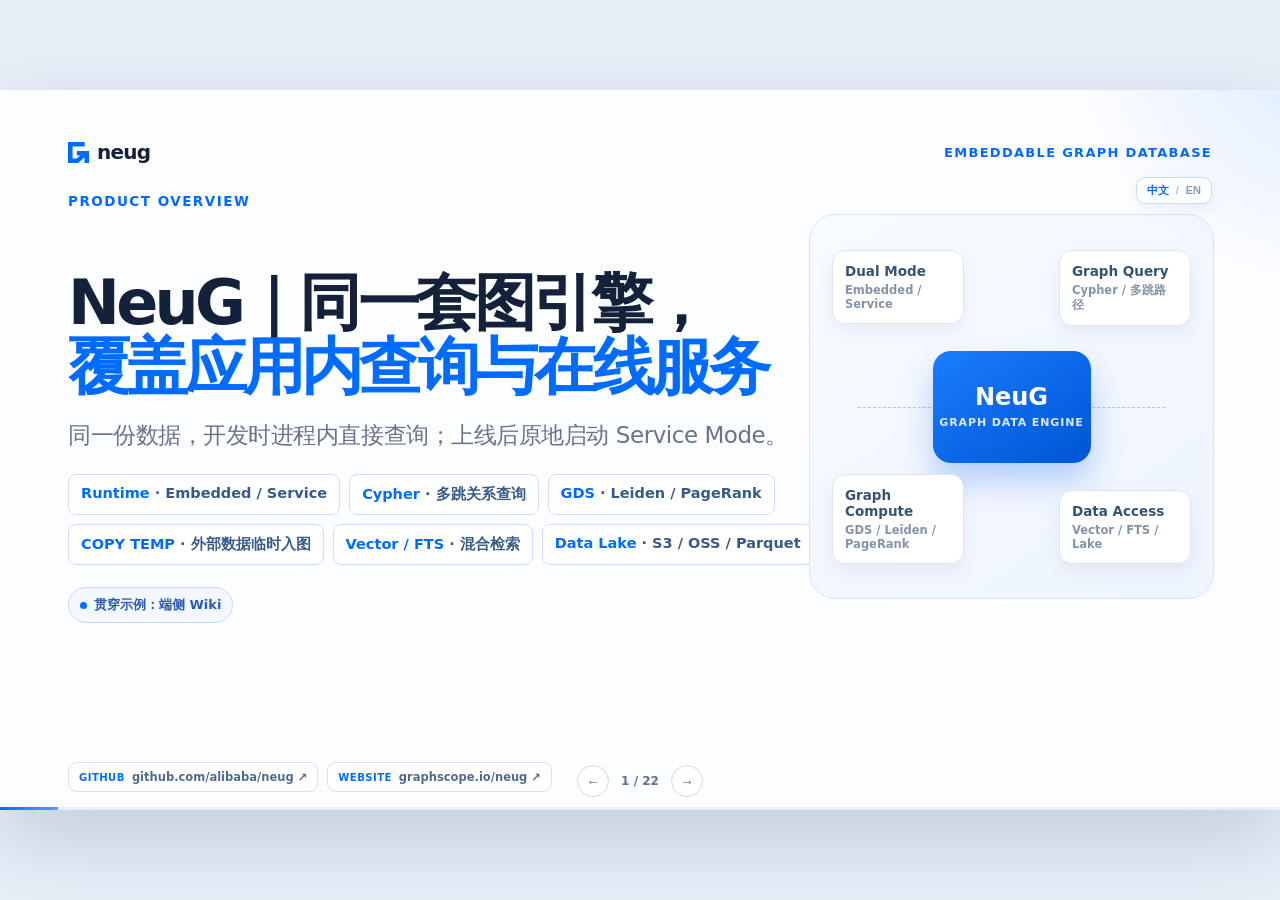
